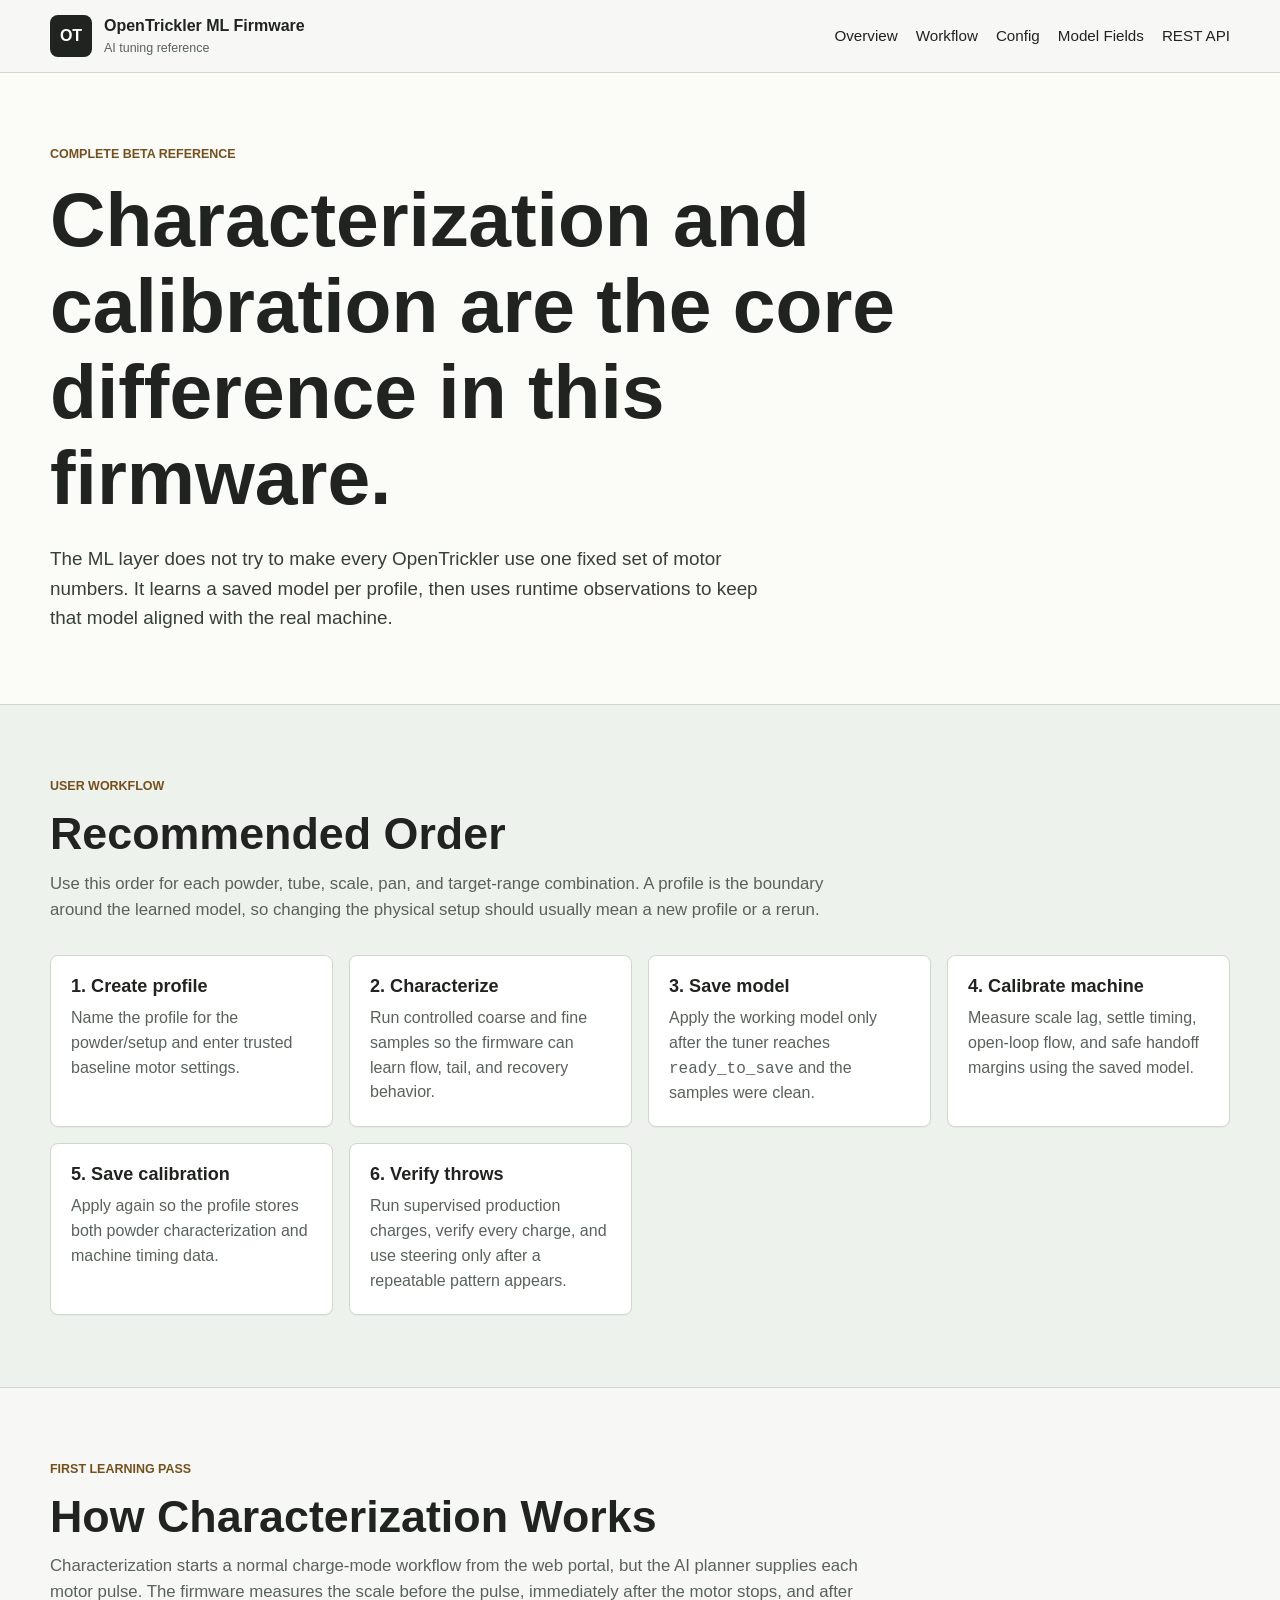
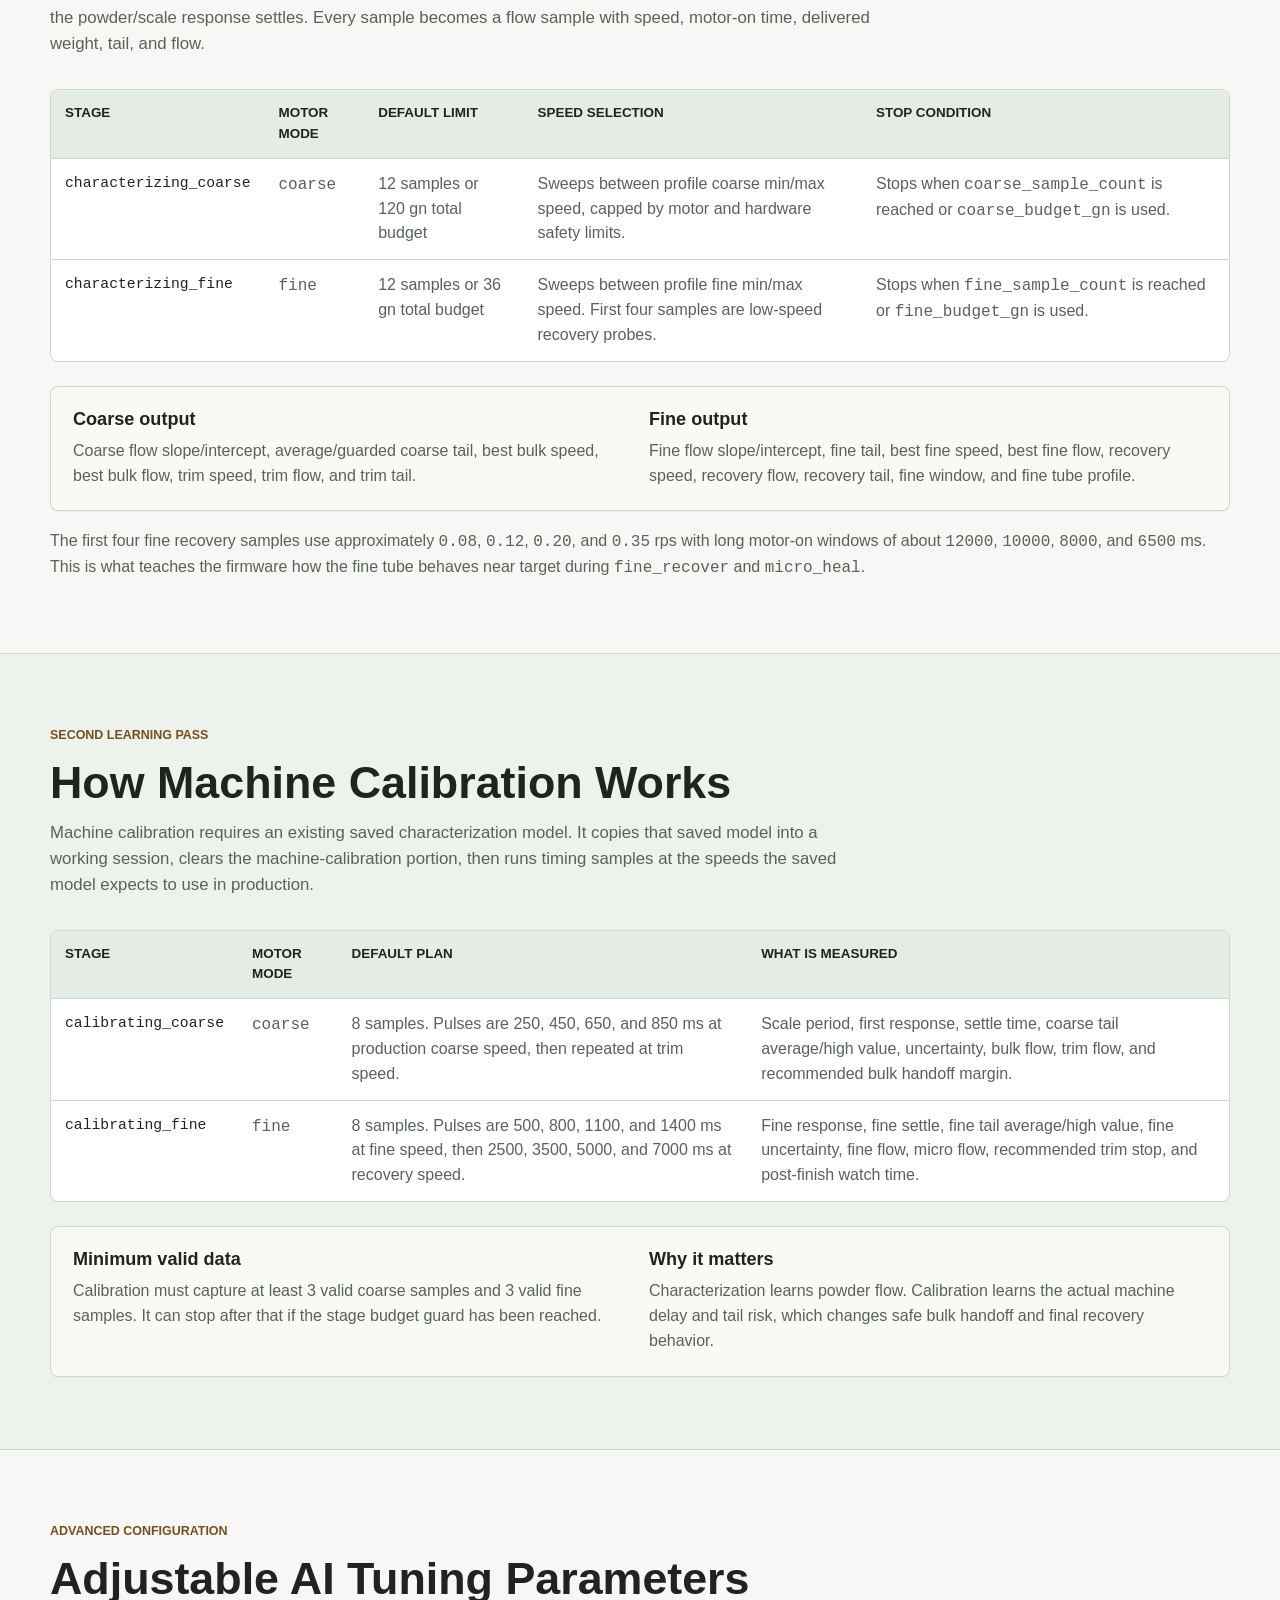
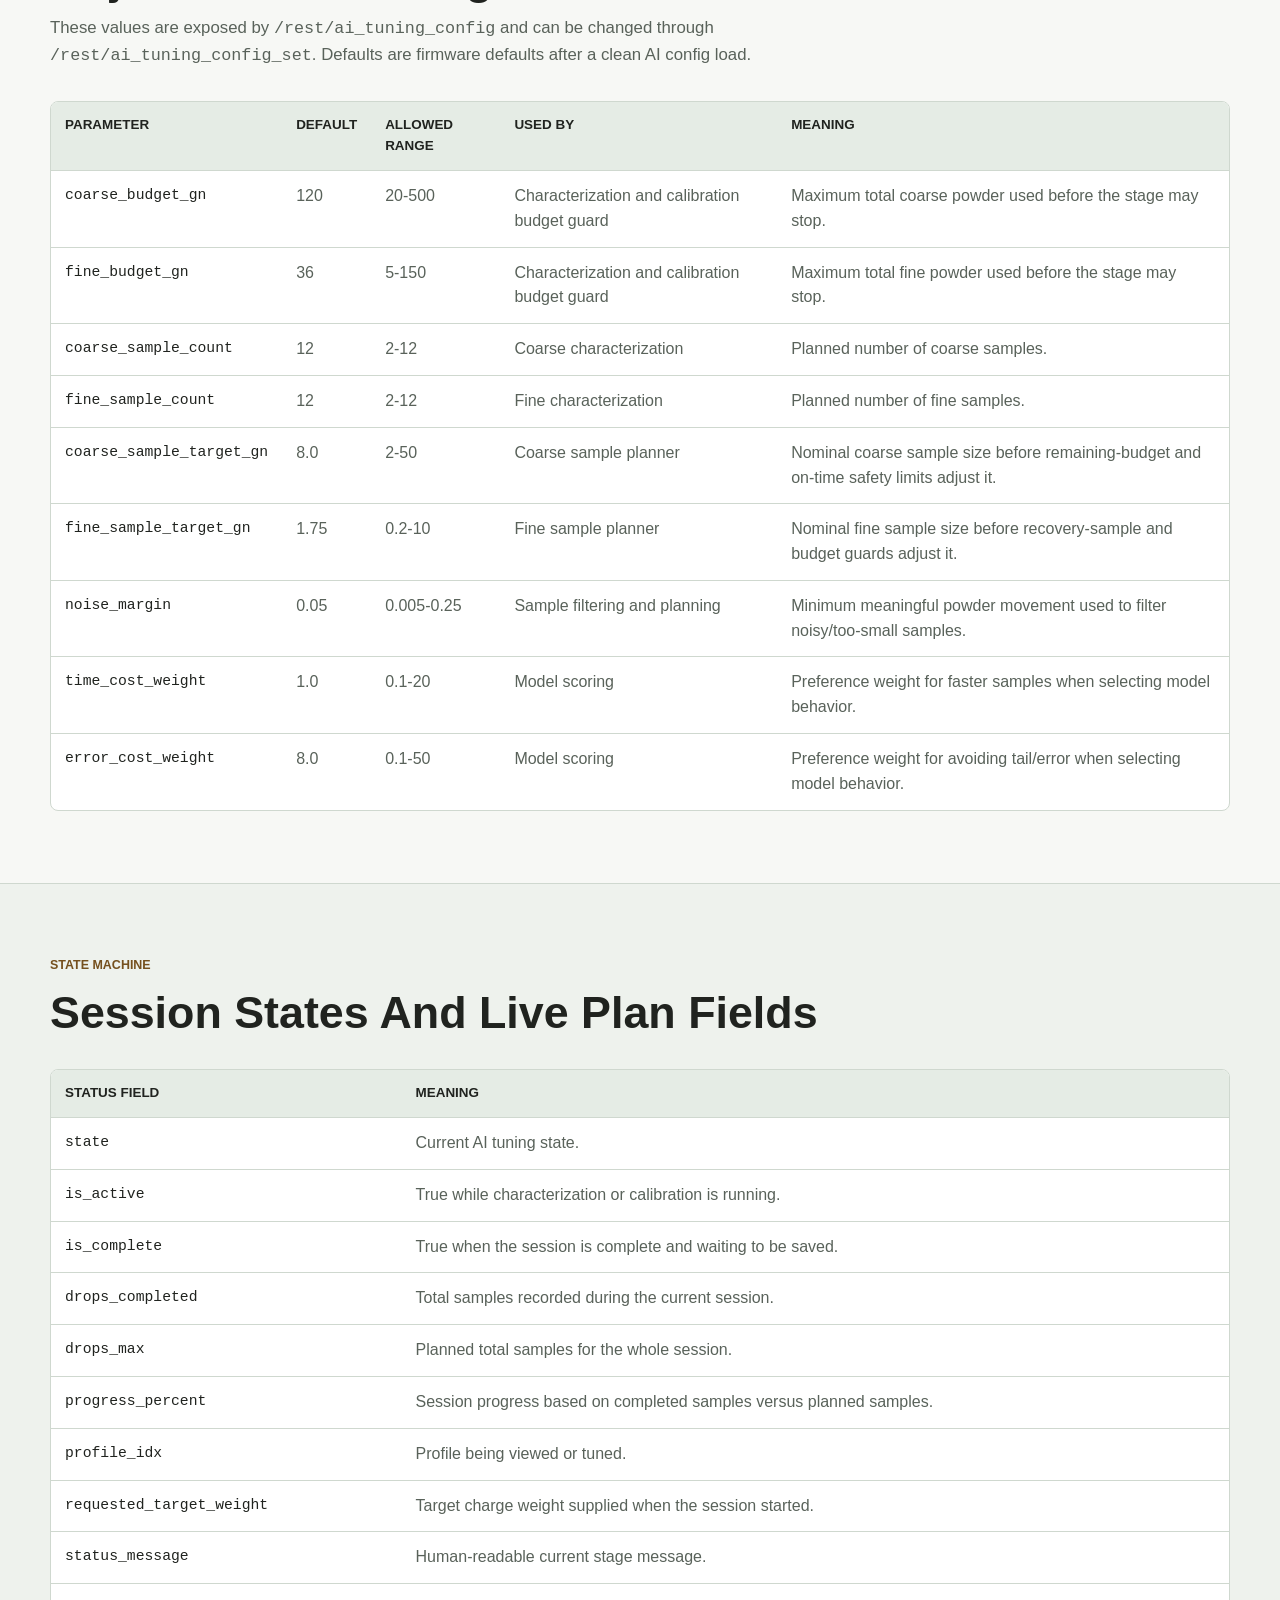
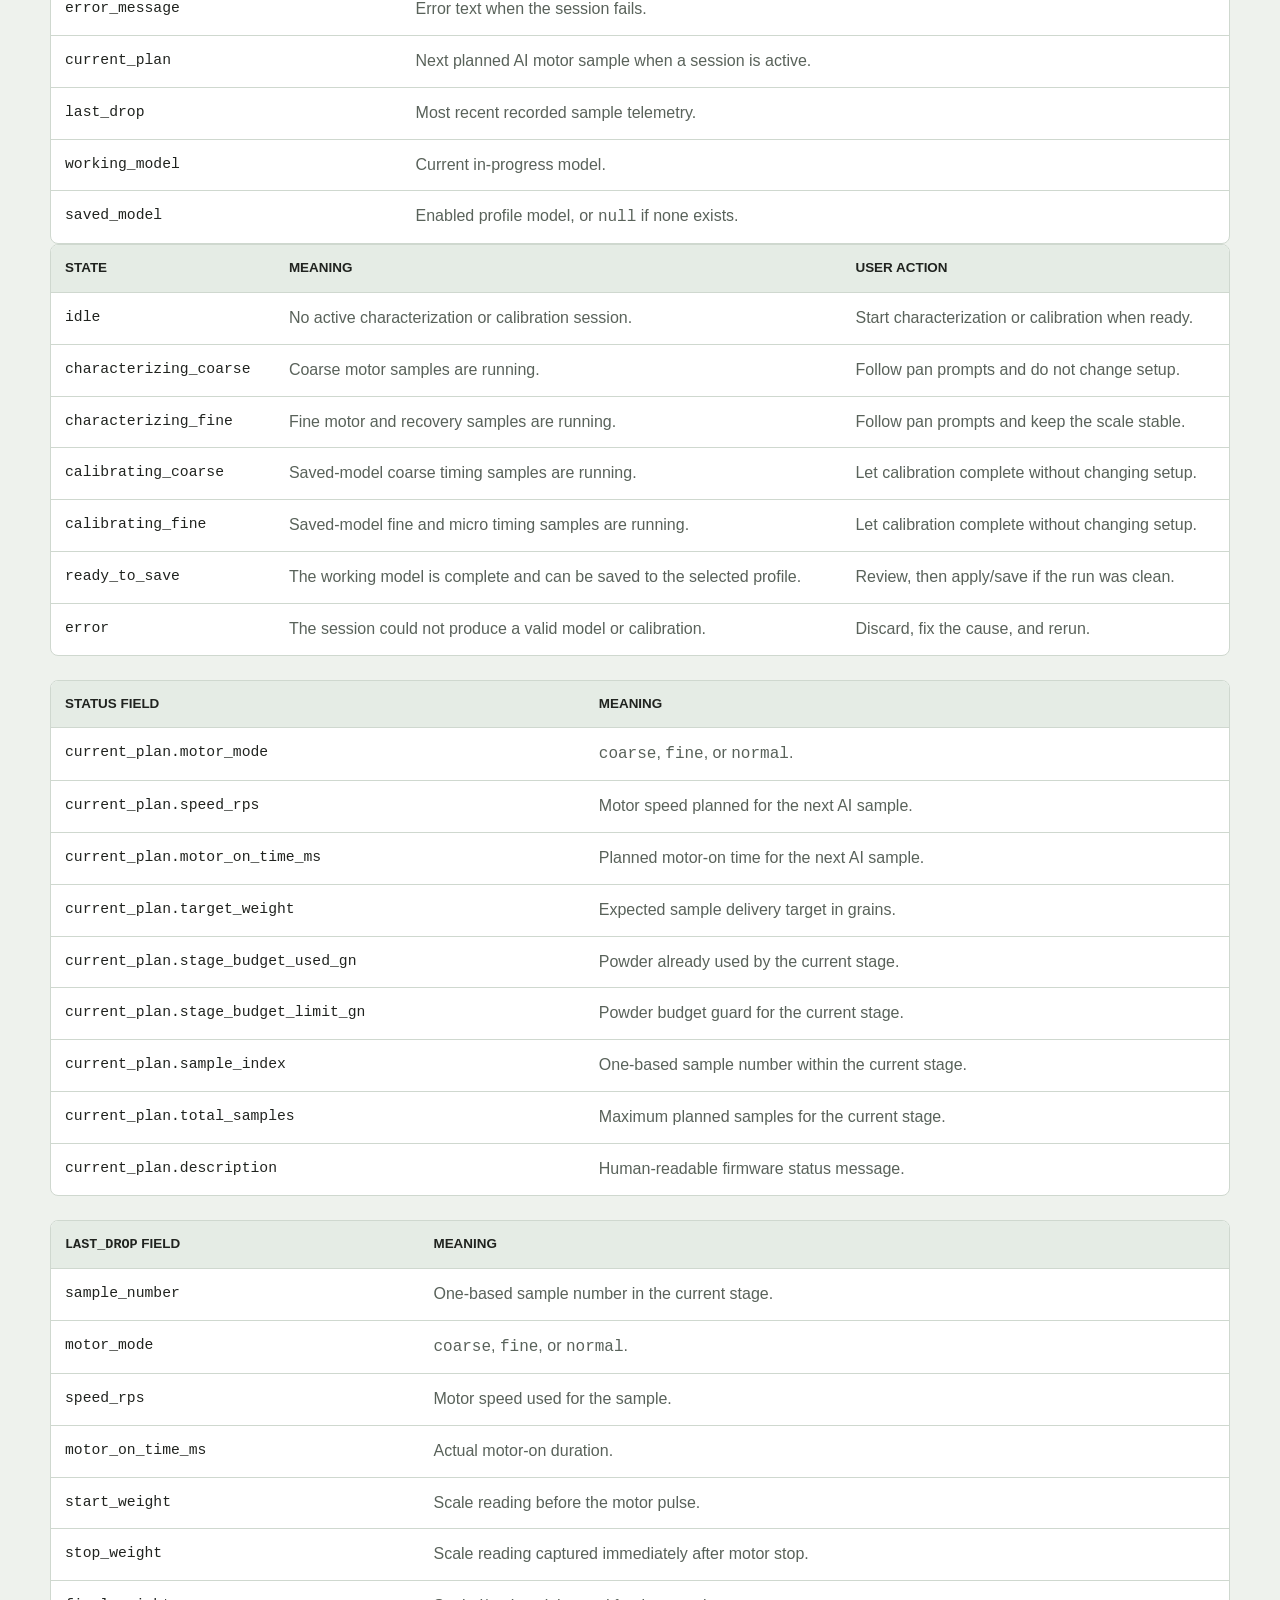
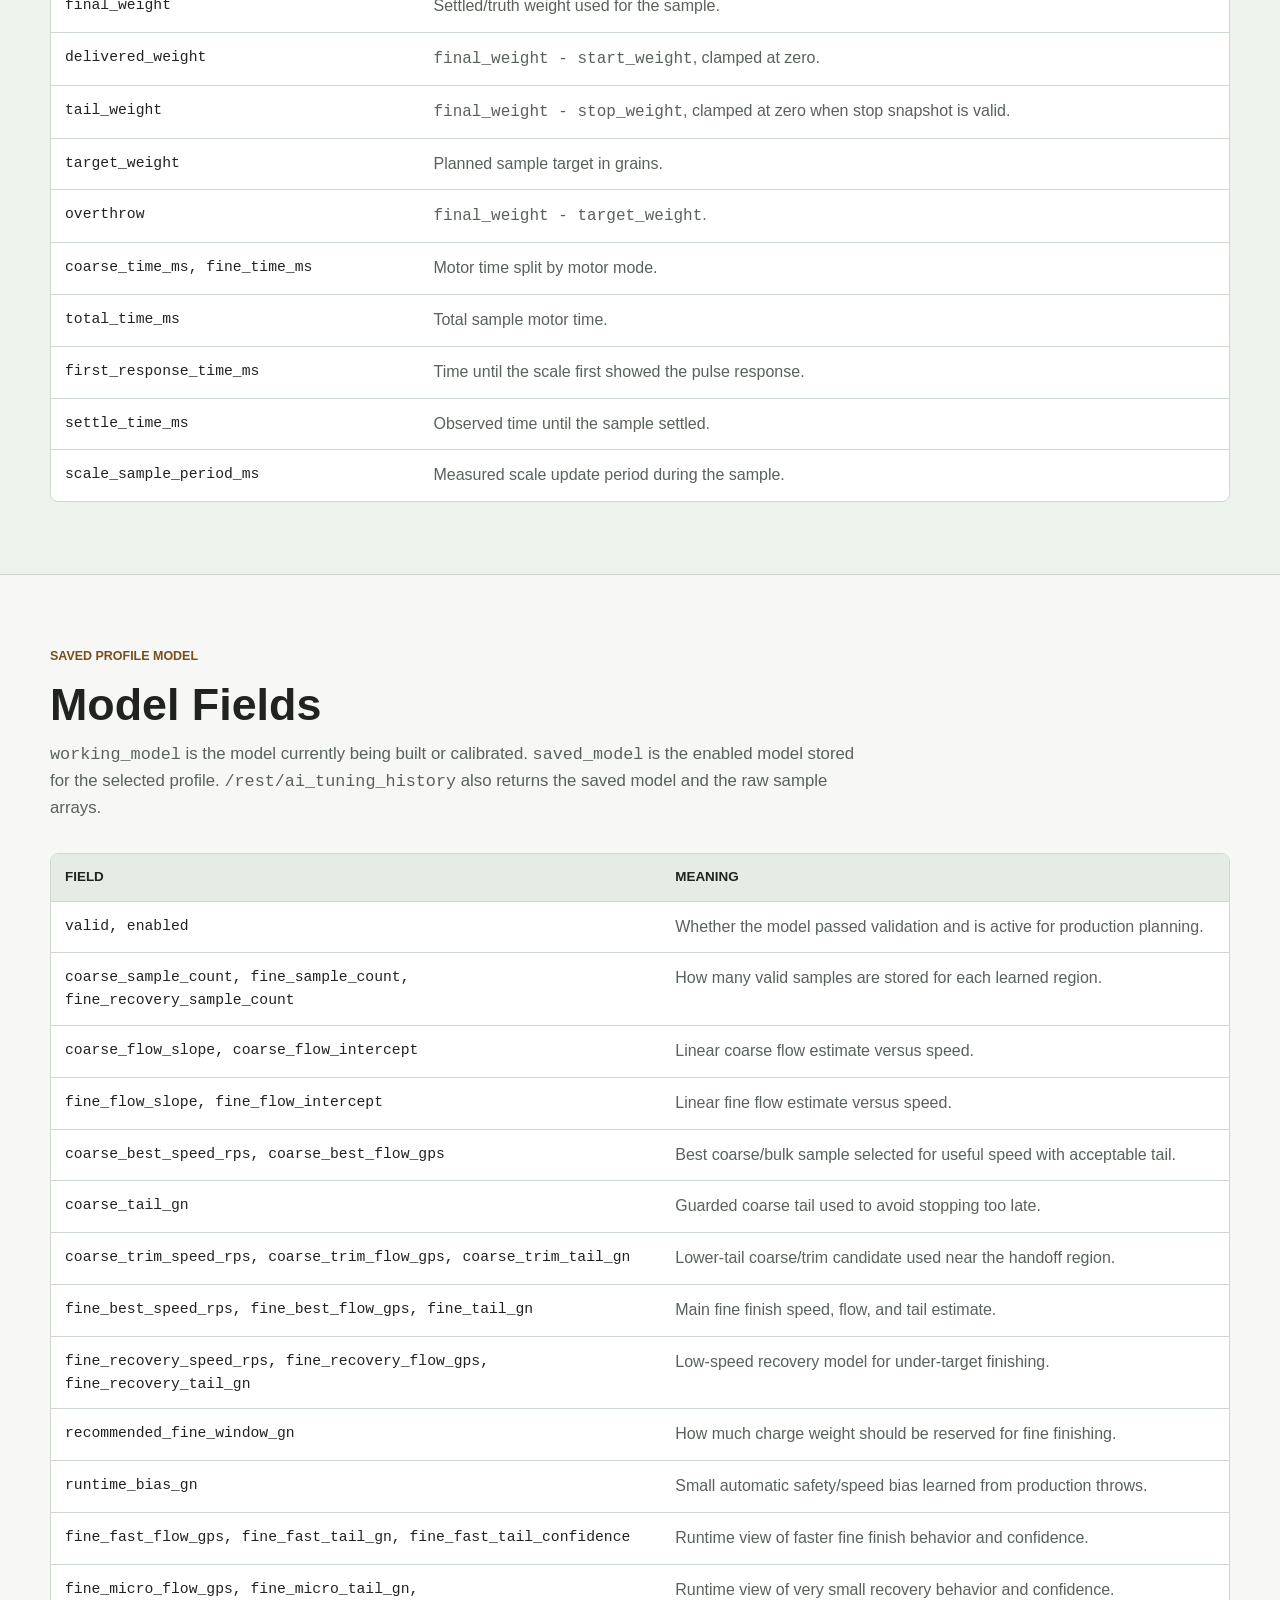
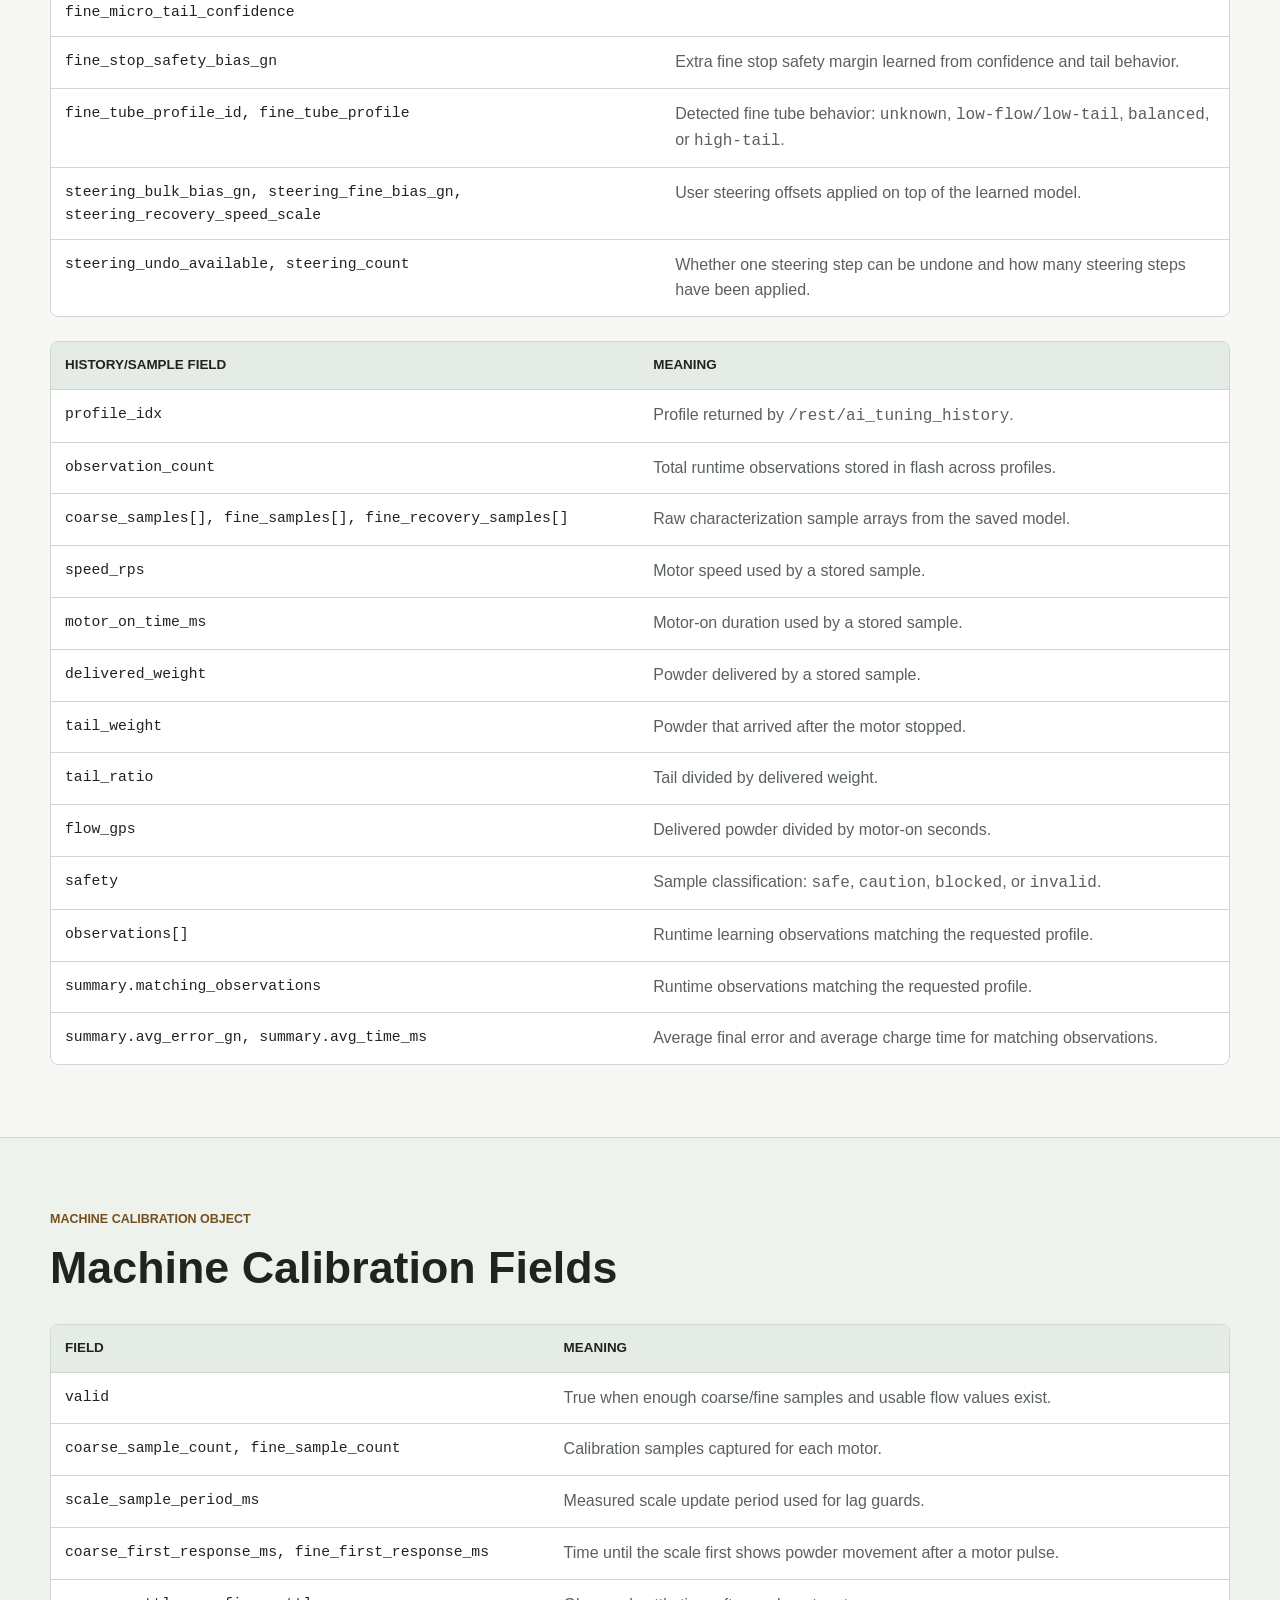
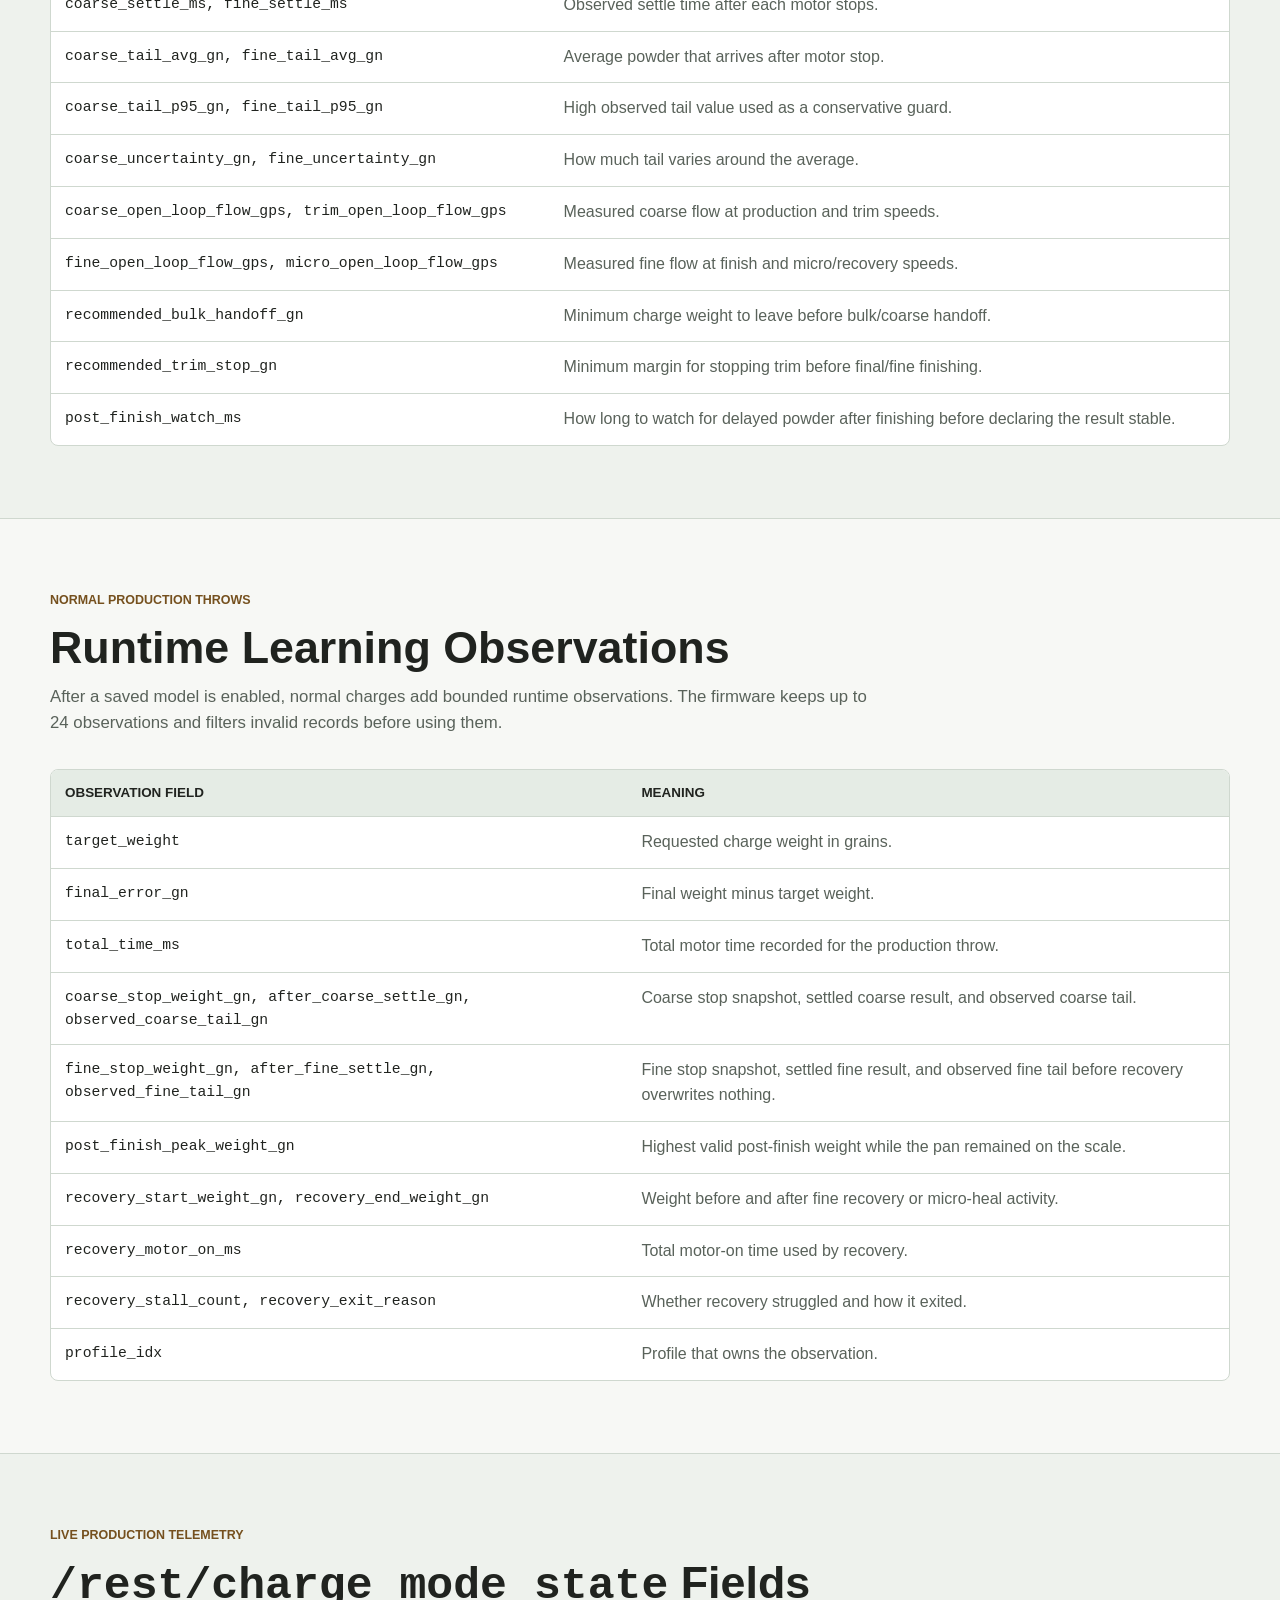
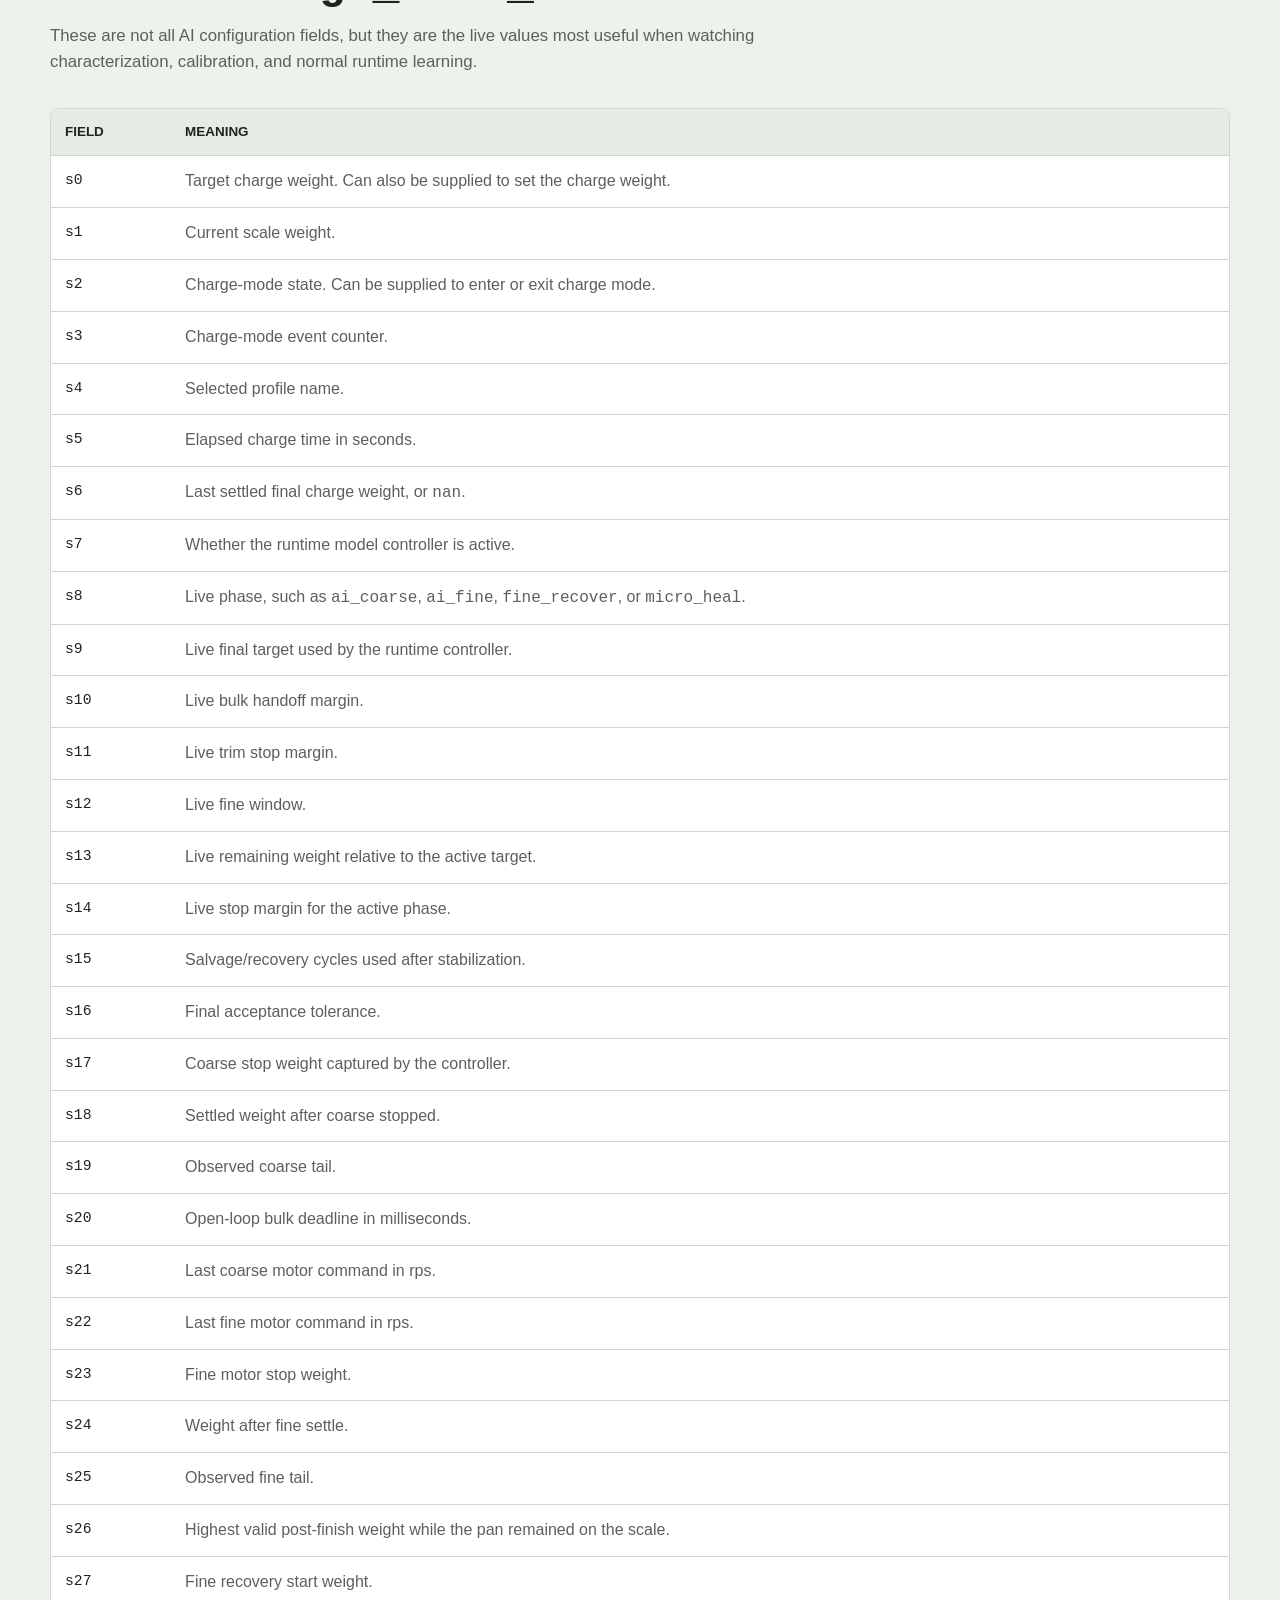
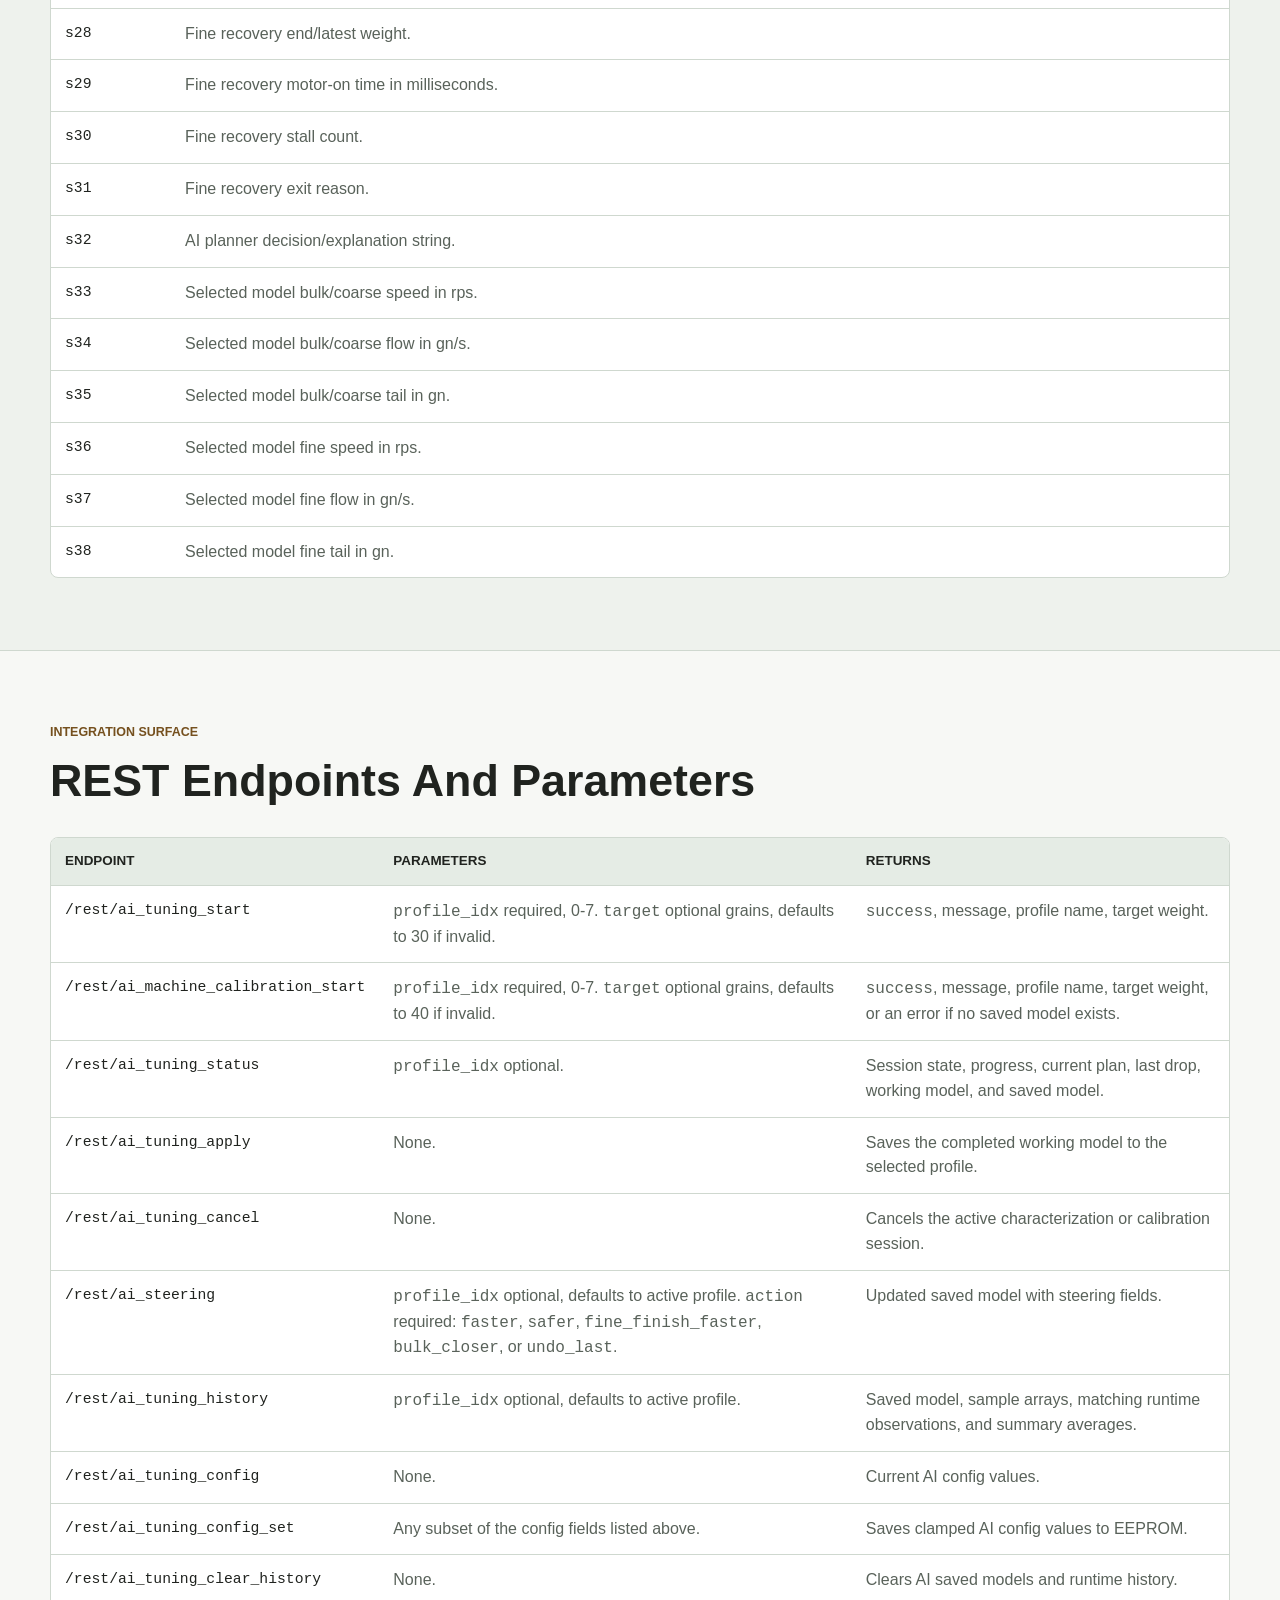
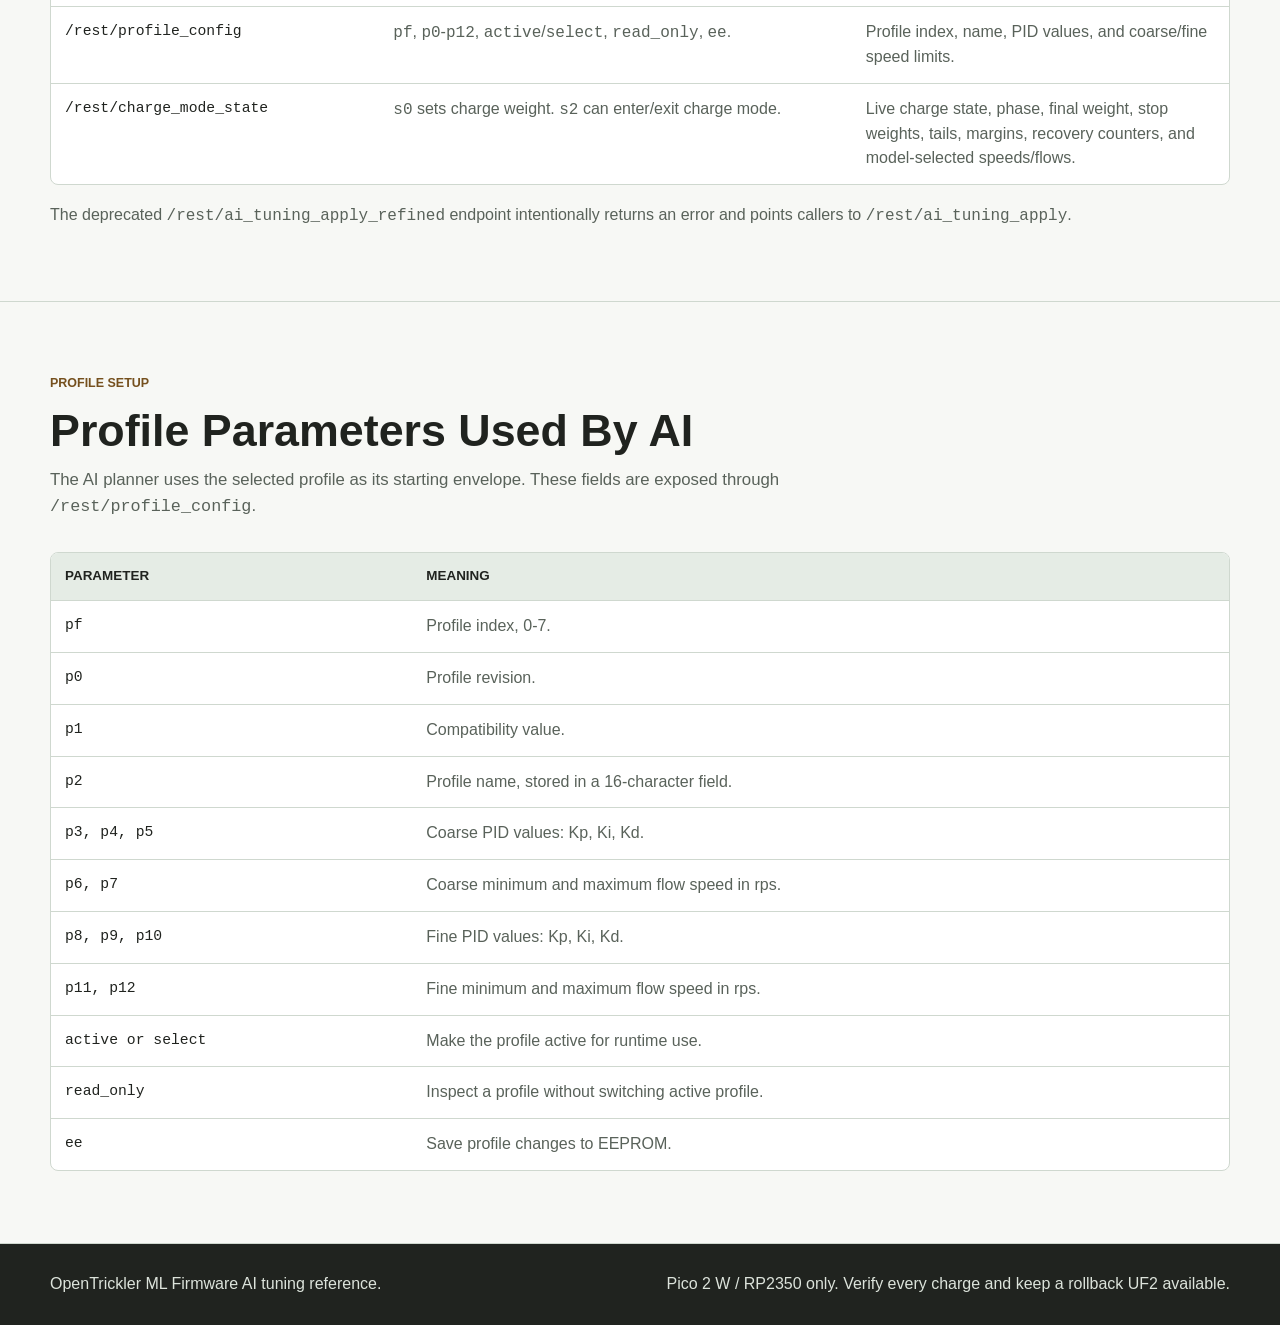
==== docs/ai-tuning-reference.html @ 3c242758 "Add AI tuning reference docs" ====
<!doctype html>
<html lang="en">
<head>
  <meta charset="utf-8">
  <meta name="viewport" content="width=device-width, initial-scale=1">
  <title>OpenTrickler ML AI Tuning Reference</title>
  <meta name="description" content="Detailed characterization, machine calibration, runtime learning, and REST parameter reference for OpenTrickler ML Firmware.">
  <link rel="stylesheet" href="assets/site.css">
</head>
<body>
  <header class="site-header">
    <nav class="nav-wrap" aria-label="Primary navigation">
      <a class="brand" href="index.html" aria-label="OpenTrickler ML Firmware home">
        <span class="brand-mark">OT</span>
        <span>
          <strong>OpenTrickler ML Firmware</strong>
          <small>AI tuning reference</small>
        </span>
      </a>
      <div class="nav-links">
        <a href="index.html">Overview</a>
        <a href="#workflow">Workflow</a>
        <a href="#config">Config</a>
        <a href="#model">Model Fields</a>
        <a href="#api">REST API</a>
      </div>
    </nav>
  </header>

  <main id="top">
    <section class="hero section-band">
      <div class="section-inner">
        <p class="eyebrow">Complete beta reference</p>
        <h1>Characterization and calibration are the core difference in this firmware.</h1>
        <p class="lede">
          The ML layer does not try to make every OpenTrickler use one fixed set of motor numbers. It learns a saved
          model per profile, then uses runtime observations to keep that model aligned with the real machine.
        </p>
      </div>
    </section>

    <section id="workflow" class="section-band alt">
      <div class="section-inner">
        <div class="section-heading">
          <p class="eyebrow">User workflow</p>
          <h2>Recommended Order</h2>
          <p>
            Use this order for each powder, tube, scale, pan, and target-range combination. A profile is the boundary
            around the learned model, so changing the physical setup should usually mean a new profile or a rerun.
          </p>
        </div>
        <div class="workflow-grid">
          <article>
            <h3>1. Create profile</h3>
            <p>Name the profile for the powder/setup and enter trusted baseline motor settings.</p>
          </article>
          <article>
            <h3>2. Characterize</h3>
            <p>Run controlled coarse and fine samples so the firmware can learn flow, tail, and recovery behavior.</p>
          </article>
          <article>
            <h3>3. Save model</h3>
            <p>Apply the working model only after the tuner reaches <code>ready_to_save</code> and the samples were clean.</p>
          </article>
          <article>
            <h3>4. Calibrate machine</h3>
            <p>Measure scale lag, settle timing, open-loop flow, and safe handoff margins using the saved model.</p>
          </article>
          <article>
            <h3>5. Save calibration</h3>
            <p>Apply again so the profile stores both powder characterization and machine timing data.</p>
          </article>
          <article>
            <h3>6. Verify throws</h3>
            <p>Run supervised production charges, verify every charge, and use steering only after a repeatable pattern appears.</p>
          </article>
        </div>
      </div>
    </section>

    <section id="characterization" class="section-band">
      <div class="section-inner">
        <div class="section-heading">
          <p class="eyebrow">First learning pass</p>
          <h2>How Characterization Works</h2>
          <p>
            Characterization starts a normal charge-mode workflow from the web portal, but the AI planner supplies each
            motor pulse. The firmware measures the scale before the pulse, immediately after the motor stops, and after
            the powder/scale response settles. Every sample becomes a flow sample with speed, motor-on time, delivered
            weight, tail, and flow.
          </p>
        </div>
        <div class="table-wrap">
          <table>
            <thead>
              <tr>
                <th>Stage</th>
                <th>Motor mode</th>
                <th>Default limit</th>
                <th>Speed selection</th>
                <th>Stop condition</th>
              </tr>
            </thead>
            <tbody>
              <tr>
                <td><code>characterizing_coarse</code></td>
                <td><code>coarse</code></td>
                <td>12 samples or 120 gn total budget</td>
                <td>Sweeps between profile coarse min/max speed, capped by motor and hardware safety limits.</td>
                <td>Stops when <code>coarse_sample_count</code> is reached or <code>coarse_budget_gn</code> is used.</td>
              </tr>
              <tr>
                <td><code>characterizing_fine</code></td>
                <td><code>fine</code></td>
                <td>12 samples or 36 gn total budget</td>
                <td>Sweeps between profile fine min/max speed. First four samples are low-speed recovery probes.</td>
                <td>Stops when <code>fine_sample_count</code> is reached or <code>fine_budget_gn</code> is used.</td>
              </tr>
            </tbody>
          </table>
        </div>
        <div class="data-panel">
          <div>
            <h3>Coarse output</h3>
            <p>Coarse flow slope/intercept, average/guarded coarse tail, best bulk speed, best bulk flow, trim speed, trim flow, and trim tail.</p>
          </div>
          <div>
            <h3>Fine output</h3>
            <p>Fine flow slope/intercept, fine tail, best fine speed, best fine flow, recovery speed, recovery flow, recovery tail, fine window, and fine tube profile.</p>
          </div>
        </div>
        <p class="small-note">
          The first four fine recovery samples use approximately <code>0.08</code>, <code>0.12</code>, <code>0.20</code>,
          and <code>0.35</code> rps with long motor-on windows of about <code>12000</code>, <code>10000</code>,
          <code>8000</code>, and <code>6500</code> ms. This is what teaches the firmware how the fine tube behaves
          near target during <code>fine_recover</code> and <code>micro_heal</code>.
        </p>
      </div>
    </section>

    <section id="calibration" class="section-band alt">
      <div class="section-inner">
        <div class="section-heading">
          <p class="eyebrow">Second learning pass</p>
          <h2>How Machine Calibration Works</h2>
          <p>
            Machine calibration requires an existing saved characterization model. It copies that saved model into a
            working session, clears the machine-calibration portion, then runs timing samples at the speeds the saved
            model expects to use in production.
          </p>
        </div>
        <div class="table-wrap">
          <table>
            <thead>
              <tr>
                <th>Stage</th>
                <th>Motor mode</th>
                <th>Default plan</th>
                <th>What is measured</th>
              </tr>
            </thead>
            <tbody>
              <tr>
                <td><code>calibrating_coarse</code></td>
                <td><code>coarse</code></td>
                <td>8 samples. Pulses are 250, 450, 650, and 850 ms at production coarse speed, then repeated at trim speed.</td>
                <td>Scale period, first response, settle time, coarse tail average/high value, uncertainty, bulk flow, trim flow, and recommended bulk handoff margin.</td>
              </tr>
              <tr>
                <td><code>calibrating_fine</code></td>
                <td><code>fine</code></td>
                <td>8 samples. Pulses are 500, 800, 1100, and 1400 ms at fine speed, then 2500, 3500, 5000, and 7000 ms at recovery speed.</td>
                <td>Fine response, fine settle, fine tail average/high value, fine uncertainty, fine flow, micro flow, recommended trim stop, and post-finish watch time.</td>
              </tr>
            </tbody>
          </table>
        </div>
        <div class="data-panel">
          <div>
            <h3>Minimum valid data</h3>
            <p>Calibration must capture at least 3 valid coarse samples and 3 valid fine samples. It can stop after that if the stage budget guard has been reached.</p>
          </div>
          <div>
            <h3>Why it matters</h3>
            <p>Characterization learns powder flow. Calibration learns the actual machine delay and tail risk, which changes safe bulk handoff and final recovery behavior.</p>
          </div>
        </div>
      </div>
    </section>

    <section id="config" class="section-band">
      <div class="section-inner">
        <div class="section-heading">
          <p class="eyebrow">Advanced configuration</p>
          <h2>Adjustable AI Tuning Parameters</h2>
          <p>
            These values are exposed by <code>/rest/ai_tuning_config</code> and can be changed through
            <code>/rest/ai_tuning_config_set</code>. Defaults are firmware defaults after a clean AI config load.
          </p>
        </div>
        <div class="table-wrap">
          <table>
            <thead>
              <tr>
                <th>Parameter</th>
                <th>Default</th>
                <th>Allowed range</th>
                <th>Used by</th>
                <th>Meaning</th>
              </tr>
            </thead>
            <tbody>
              <tr><td><code>coarse_budget_gn</code></td><td>120</td><td>20-500</td><td>Characterization and calibration budget guard</td><td>Maximum total coarse powder used before the stage may stop.</td></tr>
              <tr><td><code>fine_budget_gn</code></td><td>36</td><td>5-150</td><td>Characterization and calibration budget guard</td><td>Maximum total fine powder used before the stage may stop.</td></tr>
              <tr><td><code>coarse_sample_count</code></td><td>12</td><td>2-12</td><td>Coarse characterization</td><td>Planned number of coarse samples.</td></tr>
              <tr><td><code>fine_sample_count</code></td><td>12</td><td>2-12</td><td>Fine characterization</td><td>Planned number of fine samples.</td></tr>
              <tr><td><code>coarse_sample_target_gn</code></td><td>8.0</td><td>2-50</td><td>Coarse sample planner</td><td>Nominal coarse sample size before remaining-budget and on-time safety limits adjust it.</td></tr>
              <tr><td><code>fine_sample_target_gn</code></td><td>1.75</td><td>0.2-10</td><td>Fine sample planner</td><td>Nominal fine sample size before recovery-sample and budget guards adjust it.</td></tr>
              <tr><td><code>noise_margin</code></td><td>0.05</td><td>0.005-0.25</td><td>Sample filtering and planning</td><td>Minimum meaningful powder movement used to filter noisy/too-small samples.</td></tr>
              <tr><td><code>time_cost_weight</code></td><td>1.0</td><td>0.1-20</td><td>Model scoring</td><td>Preference weight for faster samples when selecting model behavior.</td></tr>
              <tr><td><code>error_cost_weight</code></td><td>8.0</td><td>0.1-50</td><td>Model scoring</td><td>Preference weight for avoiding tail/error when selecting model behavior.</td></tr>
            </tbody>
          </table>
        </div>
      </div>
    </section>

    <section id="status" class="section-band alt">
      <div class="section-inner">
        <div class="section-heading">
          <p class="eyebrow">State machine</p>
          <h2>Session States And Live Plan Fields</h2>
        </div>
        <div class="table-wrap">
          <table>
            <thead>
              <tr>
                <th>Status field</th>
                <th>Meaning</th>
              </tr>
            </thead>
            <tbody>
              <tr><td><code>state</code></td><td>Current AI tuning state.</td></tr>
              <tr><td><code>is_active</code></td><td>True while characterization or calibration is running.</td></tr>
              <tr><td><code>is_complete</code></td><td>True when the session is complete and waiting to be saved.</td></tr>
              <tr><td><code>drops_completed</code></td><td>Total samples recorded during the current session.</td></tr>
              <tr><td><code>drops_max</code></td><td>Planned total samples for the whole session.</td></tr>
              <tr><td><code>progress_percent</code></td><td>Session progress based on completed samples versus planned samples.</td></tr>
              <tr><td><code>profile_idx</code></td><td>Profile being viewed or tuned.</td></tr>
              <tr><td><code>requested_target_weight</code></td><td>Target charge weight supplied when the session started.</td></tr>
              <tr><td><code>status_message</code></td><td>Human-readable current stage message.</td></tr>
              <tr><td><code>error_message</code></td><td>Error text when the session fails.</td></tr>
              <tr><td><code>current_plan</code></td><td>Next planned AI motor sample when a session is active.</td></tr>
              <tr><td><code>last_drop</code></td><td>Most recent recorded sample telemetry.</td></tr>
              <tr><td><code>working_model</code></td><td>Current in-progress model.</td></tr>
              <tr><td><code>saved_model</code></td><td>Enabled profile model, or <code>null</code> if none exists.</td></tr>
            </tbody>
          </table>
        </div>
        <div class="table-wrap">
          <table>
            <thead>
              <tr>
                <th>State</th>
                <th>Meaning</th>
                <th>User action</th>
              </tr>
            </thead>
            <tbody>
              <tr><td><code>idle</code></td><td>No active characterization or calibration session.</td><td>Start characterization or calibration when ready.</td></tr>
              <tr><td><code>characterizing_coarse</code></td><td>Coarse motor samples are running.</td><td>Follow pan prompts and do not change setup.</td></tr>
              <tr><td><code>characterizing_fine</code></td><td>Fine motor and recovery samples are running.</td><td>Follow pan prompts and keep the scale stable.</td></tr>
              <tr><td><code>calibrating_coarse</code></td><td>Saved-model coarse timing samples are running.</td><td>Let calibration complete without changing setup.</td></tr>
              <tr><td><code>calibrating_fine</code></td><td>Saved-model fine and micro timing samples are running.</td><td>Let calibration complete without changing setup.</td></tr>
              <tr><td><code>ready_to_save</code></td><td>The working model is complete and can be saved to the selected profile.</td><td>Review, then apply/save if the run was clean.</td></tr>
              <tr><td><code>error</code></td><td>The session could not produce a valid model or calibration.</td><td>Discard, fix the cause, and rerun.</td></tr>
            </tbody>
          </table>
        </div>
        <div class="table-wrap offset-block">
          <table>
            <thead>
              <tr>
                <th>Status field</th>
                <th>Meaning</th>
              </tr>
            </thead>
            <tbody>
              <tr><td><code>current_plan.motor_mode</code></td><td><code>coarse</code>, <code>fine</code>, or <code>normal</code>.</td></tr>
              <tr><td><code>current_plan.speed_rps</code></td><td>Motor speed planned for the next AI sample.</td></tr>
              <tr><td><code>current_plan.motor_on_time_ms</code></td><td>Planned motor-on time for the next AI sample.</td></tr>
              <tr><td><code>current_plan.target_weight</code></td><td>Expected sample delivery target in grains.</td></tr>
              <tr><td><code>current_plan.stage_budget_used_gn</code></td><td>Powder already used by the current stage.</td></tr>
              <tr><td><code>current_plan.stage_budget_limit_gn</code></td><td>Powder budget guard for the current stage.</td></tr>
              <tr><td><code>current_plan.sample_index</code></td><td>One-based sample number within the current stage.</td></tr>
              <tr><td><code>current_plan.total_samples</code></td><td>Maximum planned samples for the current stage.</td></tr>
              <tr><td><code>current_plan.description</code></td><td>Human-readable firmware status message.</td></tr>
            </tbody>
          </table>
        </div>
        <div class="table-wrap offset-block">
          <table>
            <thead>
              <tr>
                <th><code>last_drop</code> field</th>
                <th>Meaning</th>
              </tr>
            </thead>
            <tbody>
              <tr><td><code>sample_number</code></td><td>One-based sample number in the current stage.</td></tr>
              <tr><td><code>motor_mode</code></td><td><code>coarse</code>, <code>fine</code>, or <code>normal</code>.</td></tr>
              <tr><td><code>speed_rps</code></td><td>Motor speed used for the sample.</td></tr>
              <tr><td><code>motor_on_time_ms</code></td><td>Actual motor-on duration.</td></tr>
              <tr><td><code>start_weight</code></td><td>Scale reading before the motor pulse.</td></tr>
              <tr><td><code>stop_weight</code></td><td>Scale reading captured immediately after motor stop.</td></tr>
              <tr><td><code>final_weight</code></td><td>Settled/truth weight used for the sample.</td></tr>
              <tr><td><code>delivered_weight</code></td><td><code>final_weight - start_weight</code>, clamped at zero.</td></tr>
              <tr><td><code>tail_weight</code></td><td><code>final_weight - stop_weight</code>, clamped at zero when stop snapshot is valid.</td></tr>
              <tr><td><code>target_weight</code></td><td>Planned sample target in grains.</td></tr>
              <tr><td><code>overthrow</code></td><td><code>final_weight - target_weight</code>.</td></tr>
              <tr><td><code>coarse_time_ms</code>, <code>fine_time_ms</code></td><td>Motor time split by motor mode.</td></tr>
              <tr><td><code>total_time_ms</code></td><td>Total sample motor time.</td></tr>
              <tr><td><code>first_response_time_ms</code></td><td>Time until the scale first showed the pulse response.</td></tr>
              <tr><td><code>settle_time_ms</code></td><td>Observed time until the sample settled.</td></tr>
              <tr><td><code>scale_sample_period_ms</code></td><td>Measured scale update period during the sample.</td></tr>
            </tbody>
          </table>
        </div>
      </div>
    </section>

    <section id="model" class="section-band">
      <div class="section-inner">
        <div class="section-heading">
          <p class="eyebrow">Saved profile model</p>
          <h2>Model Fields</h2>
          <p>
            <code>working_model</code> is the model currently being built or calibrated. <code>saved_model</code> is
            the enabled model stored for the selected profile. <code>/rest/ai_tuning_history</code> also returns
            the saved model and the raw sample arrays.
          </p>
        </div>
        <div class="table-wrap">
          <table>
            <thead>
              <tr>
                <th>Field</th>
                <th>Meaning</th>
              </tr>
            </thead>
            <tbody>
              <tr><td><code>valid</code>, <code>enabled</code></td><td>Whether the model passed validation and is active for production planning.</td></tr>
              <tr><td><code>coarse_sample_count</code>, <code>fine_sample_count</code>, <code>fine_recovery_sample_count</code></td><td>How many valid samples are stored for each learned region.</td></tr>
              <tr><td><code>coarse_flow_slope</code>, <code>coarse_flow_intercept</code></td><td>Linear coarse flow estimate versus speed.</td></tr>
              <tr><td><code>fine_flow_slope</code>, <code>fine_flow_intercept</code></td><td>Linear fine flow estimate versus speed.</td></tr>
              <tr><td><code>coarse_best_speed_rps</code>, <code>coarse_best_flow_gps</code></td><td>Best coarse/bulk sample selected for useful speed with acceptable tail.</td></tr>
              <tr><td><code>coarse_tail_gn</code></td><td>Guarded coarse tail used to avoid stopping too late.</td></tr>
              <tr><td><code>coarse_trim_speed_rps</code>, <code>coarse_trim_flow_gps</code>, <code>coarse_trim_tail_gn</code></td><td>Lower-tail coarse/trim candidate used near the handoff region.</td></tr>
              <tr><td><code>fine_best_speed_rps</code>, <code>fine_best_flow_gps</code>, <code>fine_tail_gn</code></td><td>Main fine finish speed, flow, and tail estimate.</td></tr>
              <tr><td><code>fine_recovery_speed_rps</code>, <code>fine_recovery_flow_gps</code>, <code>fine_recovery_tail_gn</code></td><td>Low-speed recovery model for under-target finishing.</td></tr>
              <tr><td><code>recommended_fine_window_gn</code></td><td>How much charge weight should be reserved for fine finishing.</td></tr>
              <tr><td><code>runtime_bias_gn</code></td><td>Small automatic safety/speed bias learned from production throws.</td></tr>
              <tr><td><code>fine_fast_flow_gps</code>, <code>fine_fast_tail_gn</code>, <code>fine_fast_tail_confidence</code></td><td>Runtime view of faster fine finish behavior and confidence.</td></tr>
              <tr><td><code>fine_micro_flow_gps</code>, <code>fine_micro_tail_gn</code>, <code>fine_micro_tail_confidence</code></td><td>Runtime view of very small recovery behavior and confidence.</td></tr>
              <tr><td><code>fine_stop_safety_bias_gn</code></td><td>Extra fine stop safety margin learned from confidence and tail behavior.</td></tr>
              <tr><td><code>fine_tube_profile_id</code>, <code>fine_tube_profile</code></td><td>Detected fine tube behavior: <code>unknown</code>, <code>low-flow/low-tail</code>, <code>balanced</code>, or <code>high-tail</code>.</td></tr>
              <tr><td><code>steering_bulk_bias_gn</code>, <code>steering_fine_bias_gn</code>, <code>steering_recovery_speed_scale</code></td><td>User steering offsets applied on top of the learned model.</td></tr>
              <tr><td><code>steering_undo_available</code>, <code>steering_count</code></td><td>Whether one steering step can be undone and how many steering steps have been applied.</td></tr>
            </tbody>
          </table>
        </div>
        <div class="table-wrap offset-block">
          <table>
            <thead>
              <tr>
                <th>History/sample field</th>
                <th>Meaning</th>
              </tr>
            </thead>
            <tbody>
              <tr><td><code>profile_idx</code></td><td>Profile returned by <code>/rest/ai_tuning_history</code>.</td></tr>
              <tr><td><code>observation_count</code></td><td>Total runtime observations stored in flash across profiles.</td></tr>
              <tr><td><code>coarse_samples[]</code>, <code>fine_samples[]</code>, <code>fine_recovery_samples[]</code></td><td>Raw characterization sample arrays from the saved model.</td></tr>
              <tr><td><code>speed_rps</code></td><td>Motor speed used by a stored sample.</td></tr>
              <tr><td><code>motor_on_time_ms</code></td><td>Motor-on duration used by a stored sample.</td></tr>
              <tr><td><code>delivered_weight</code></td><td>Powder delivered by a stored sample.</td></tr>
              <tr><td><code>tail_weight</code></td><td>Powder that arrived after the motor stopped.</td></tr>
              <tr><td><code>tail_ratio</code></td><td>Tail divided by delivered weight.</td></tr>
              <tr><td><code>flow_gps</code></td><td>Delivered powder divided by motor-on seconds.</td></tr>
              <tr><td><code>safety</code></td><td>Sample classification: <code>safe</code>, <code>caution</code>, <code>blocked</code>, or <code>invalid</code>.</td></tr>
              <tr><td><code>observations[]</code></td><td>Runtime learning observations matching the requested profile.</td></tr>
              <tr><td><code>summary.matching_observations</code></td><td>Runtime observations matching the requested profile.</td></tr>
              <tr><td><code>summary.avg_error_gn</code>, <code>summary.avg_time_ms</code></td><td>Average final error and average charge time for matching observations.</td></tr>
            </tbody>
          </table>
        </div>
      </div>
    </section>

    <section id="machine-fields" class="section-band alt">
      <div class="section-inner">
        <div class="section-heading">
          <p class="eyebrow">Machine calibration object</p>
          <h2>Machine Calibration Fields</h2>
        </div>
        <div class="table-wrap">
          <table>
            <thead>
              <tr>
                <th>Field</th>
                <th>Meaning</th>
              </tr>
            </thead>
            <tbody>
              <tr><td><code>valid</code></td><td>True when enough coarse/fine samples and usable flow values exist.</td></tr>
              <tr><td><code>coarse_sample_count</code>, <code>fine_sample_count</code></td><td>Calibration samples captured for each motor.</td></tr>
              <tr><td><code>scale_sample_period_ms</code></td><td>Measured scale update period used for lag guards.</td></tr>
              <tr><td><code>coarse_first_response_ms</code>, <code>fine_first_response_ms</code></td><td>Time until the scale first shows powder movement after a motor pulse.</td></tr>
              <tr><td><code>coarse_settle_ms</code>, <code>fine_settle_ms</code></td><td>Observed settle time after each motor stops.</td></tr>
              <tr><td><code>coarse_tail_avg_gn</code>, <code>fine_tail_avg_gn</code></td><td>Average powder that arrives after motor stop.</td></tr>
              <tr><td><code>coarse_tail_p95_gn</code>, <code>fine_tail_p95_gn</code></td><td>High observed tail value used as a conservative guard.</td></tr>
              <tr><td><code>coarse_uncertainty_gn</code>, <code>fine_uncertainty_gn</code></td><td>How much tail varies around the average.</td></tr>
              <tr><td><code>coarse_open_loop_flow_gps</code>, <code>trim_open_loop_flow_gps</code></td><td>Measured coarse flow at production and trim speeds.</td></tr>
              <tr><td><code>fine_open_loop_flow_gps</code>, <code>micro_open_loop_flow_gps</code></td><td>Measured fine flow at finish and micro/recovery speeds.</td></tr>
              <tr><td><code>recommended_bulk_handoff_gn</code></td><td>Minimum charge weight to leave before bulk/coarse handoff.</td></tr>
              <tr><td><code>recommended_trim_stop_gn</code></td><td>Minimum margin for stopping trim before final/fine finishing.</td></tr>
              <tr><td><code>post_finish_watch_ms</code></td><td>How long to watch for delayed powder after finishing before declaring the result stable.</td></tr>
            </tbody>
          </table>
        </div>
      </div>
    </section>

    <section id="runtime" class="section-band">
      <div class="section-inner">
        <div class="section-heading">
          <p class="eyebrow">Normal production throws</p>
          <h2>Runtime Learning Observations</h2>
          <p>
            After a saved model is enabled, normal charges add bounded runtime observations. The firmware keeps up to
            24 observations and filters invalid records before using them.
          </p>
        </div>
        <div class="table-wrap">
          <table>
            <thead>
              <tr>
                <th>Observation field</th>
                <th>Meaning</th>
              </tr>
            </thead>
            <tbody>
              <tr><td><code>target_weight</code></td><td>Requested charge weight in grains.</td></tr>
              <tr><td><code>final_error_gn</code></td><td>Final weight minus target weight.</td></tr>
              <tr><td><code>total_time_ms</code></td><td>Total motor time recorded for the production throw.</td></tr>
              <tr><td><code>coarse_stop_weight_gn</code>, <code>after_coarse_settle_gn</code>, <code>observed_coarse_tail_gn</code></td><td>Coarse stop snapshot, settled coarse result, and observed coarse tail.</td></tr>
              <tr><td><code>fine_stop_weight_gn</code>, <code>after_fine_settle_gn</code>, <code>observed_fine_tail_gn</code></td><td>Fine stop snapshot, settled fine result, and observed fine tail before recovery overwrites nothing.</td></tr>
              <tr><td><code>post_finish_peak_weight_gn</code></td><td>Highest valid post-finish weight while the pan remained on the scale.</td></tr>
              <tr><td><code>recovery_start_weight_gn</code>, <code>recovery_end_weight_gn</code></td><td>Weight before and after fine recovery or micro-heal activity.</td></tr>
              <tr><td><code>recovery_motor_on_ms</code></td><td>Total motor-on time used by recovery.</td></tr>
              <tr><td><code>recovery_stall_count</code>, <code>recovery_exit_reason</code></td><td>Whether recovery struggled and how it exited.</td></tr>
              <tr><td><code>profile_idx</code></td><td>Profile that owns the observation.</td></tr>
            </tbody>
          </table>
        </div>
      </div>
    </section>

    <section id="charge-live" class="section-band alt">
      <div class="section-inner">
        <div class="section-heading">
          <p class="eyebrow">Live production telemetry</p>
          <h2><code>/rest/charge_mode_state</code> Fields</h2>
          <p>
            These are not all AI configuration fields, but they are the live values most useful when watching
            characterization, calibration, and normal runtime learning.
          </p>
        </div>
        <div class="table-wrap">
          <table>
            <thead>
              <tr>
                <th>Field</th>
                <th>Meaning</th>
              </tr>
            </thead>
            <tbody>
              <tr><td><code>s0</code></td><td>Target charge weight. Can also be supplied to set the charge weight.</td></tr>
              <tr><td><code>s1</code></td><td>Current scale weight.</td></tr>
              <tr><td><code>s2</code></td><td>Charge-mode state. Can be supplied to enter or exit charge mode.</td></tr>
              <tr><td><code>s3</code></td><td>Charge-mode event counter.</td></tr>
              <tr><td><code>s4</code></td><td>Selected profile name.</td></tr>
              <tr><td><code>s5</code></td><td>Elapsed charge time in seconds.</td></tr>
              <tr><td><code>s6</code></td><td>Last settled final charge weight, or <code>nan</code>.</td></tr>
              <tr><td><code>s7</code></td><td>Whether the runtime model controller is active.</td></tr>
              <tr><td><code>s8</code></td><td>Live phase, such as <code>ai_coarse</code>, <code>ai_fine</code>, <code>fine_recover</code>, or <code>micro_heal</code>.</td></tr>
              <tr><td><code>s9</code></td><td>Live final target used by the runtime controller.</td></tr>
              <tr><td><code>s10</code></td><td>Live bulk handoff margin.</td></tr>
              <tr><td><code>s11</code></td><td>Live trim stop margin.</td></tr>
              <tr><td><code>s12</code></td><td>Live fine window.</td></tr>
              <tr><td><code>s13</code></td><td>Live remaining weight relative to the active target.</td></tr>
              <tr><td><code>s14</code></td><td>Live stop margin for the active phase.</td></tr>
              <tr><td><code>s15</code></td><td>Salvage/recovery cycles used after stabilization.</td></tr>
              <tr><td><code>s16</code></td><td>Final acceptance tolerance.</td></tr>
              <tr><td><code>s17</code></td><td>Coarse stop weight captured by the controller.</td></tr>
              <tr><td><code>s18</code></td><td>Settled weight after coarse stopped.</td></tr>
              <tr><td><code>s19</code></td><td>Observed coarse tail.</td></tr>
              <tr><td><code>s20</code></td><td>Open-loop bulk deadline in milliseconds.</td></tr>
              <tr><td><code>s21</code></td><td>Last coarse motor command in rps.</td></tr>
              <tr><td><code>s22</code></td><td>Last fine motor command in rps.</td></tr>
              <tr><td><code>s23</code></td><td>Fine motor stop weight.</td></tr>
              <tr><td><code>s24</code></td><td>Weight after fine settle.</td></tr>
              <tr><td><code>s25</code></td><td>Observed fine tail.</td></tr>
              <tr><td><code>s26</code></td><td>Highest valid post-finish weight while the pan remained on the scale.</td></tr>
              <tr><td><code>s27</code></td><td>Fine recovery start weight.</td></tr>
              <tr><td><code>s28</code></td><td>Fine recovery end/latest weight.</td></tr>
              <tr><td><code>s29</code></td><td>Fine recovery motor-on time in milliseconds.</td></tr>
              <tr><td><code>s30</code></td><td>Fine recovery stall count.</td></tr>
              <tr><td><code>s31</code></td><td>Fine recovery exit reason.</td></tr>
              <tr><td><code>s32</code></td><td>AI planner decision/explanation string.</td></tr>
              <tr><td><code>s33</code></td><td>Selected model bulk/coarse speed in rps.</td></tr>
              <tr><td><code>s34</code></td><td>Selected model bulk/coarse flow in gn/s.</td></tr>
              <tr><td><code>s35</code></td><td>Selected model bulk/coarse tail in gn.</td></tr>
              <tr><td><code>s36</code></td><td>Selected model fine speed in rps.</td></tr>
              <tr><td><code>s37</code></td><td>Selected model fine flow in gn/s.</td></tr>
              <tr><td><code>s38</code></td><td>Selected model fine tail in gn.</td></tr>
            </tbody>
          </table>
        </div>
      </div>
    </section>

    <section id="api" class="section-band">
      <div class="section-inner">
        <div class="section-heading">
          <p class="eyebrow">Integration surface</p>
          <h2>REST Endpoints And Parameters</h2>
        </div>
        <div class="table-wrap">
          <table>
            <thead>
              <tr>
                <th>Endpoint</th>
                <th>Parameters</th>
                <th>Returns</th>
              </tr>
            </thead>
            <tbody>
              <tr><td><code>/rest/ai_tuning_start</code></td><td><code>profile_idx</code> required, 0-7. <code>target</code> optional grains, defaults to 30 if invalid.</td><td><code>success</code>, message, profile name, target weight.</td></tr>
              <tr><td><code>/rest/ai_machine_calibration_start</code></td><td><code>profile_idx</code> required, 0-7. <code>target</code> optional grains, defaults to 40 if invalid.</td><td><code>success</code>, message, profile name, target weight, or an error if no saved model exists.</td></tr>
              <tr><td><code>/rest/ai_tuning_status</code></td><td><code>profile_idx</code> optional.</td><td>Session state, progress, current plan, last drop, working model, and saved model.</td></tr>
              <tr><td><code>/rest/ai_tuning_apply</code></td><td>None.</td><td>Saves the completed working model to the selected profile.</td></tr>
              <tr><td><code>/rest/ai_tuning_cancel</code></td><td>None.</td><td>Cancels the active characterization or calibration session.</td></tr>
              <tr><td><code>/rest/ai_steering</code></td><td><code>profile_idx</code> optional, defaults to active profile. <code>action</code> required: <code>faster</code>, <code>safer</code>, <code>fine_finish_faster</code>, <code>bulk_closer</code>, or <code>undo_last</code>.</td><td>Updated saved model with steering fields.</td></tr>
              <tr><td><code>/rest/ai_tuning_history</code></td><td><code>profile_idx</code> optional, defaults to active profile.</td><td>Saved model, sample arrays, matching runtime observations, and summary averages.</td></tr>
              <tr><td><code>/rest/ai_tuning_config</code></td><td>None.</td><td>Current AI config values.</td></tr>
              <tr><td><code>/rest/ai_tuning_config_set</code></td><td>Any subset of the config fields listed above.</td><td>Saves clamped AI config values to EEPROM.</td></tr>
              <tr><td><code>/rest/ai_tuning_clear_history</code></td><td>None.</td><td>Clears AI saved models and runtime history.</td></tr>
              <tr><td><code>/rest/profile_config</code></td><td><code>pf</code>, <code>p0</code>-<code>p12</code>, <code>active</code>/<code>select</code>, <code>read_only</code>, <code>ee</code>.</td><td>Profile index, name, PID values, and coarse/fine speed limits.</td></tr>
              <tr><td><code>/rest/charge_mode_state</code></td><td><code>s0</code> sets charge weight. <code>s2</code> can enter/exit charge mode.</td><td>Live charge state, phase, final weight, stop weights, tails, margins, recovery counters, and model-selected speeds/flows.</td></tr>
            </tbody>
          </table>
        </div>
        <p class="small-note">
          The deprecated <code>/rest/ai_tuning_apply_refined</code> endpoint intentionally returns an error and points
          callers to <code>/rest/ai_tuning_apply</code>.
        </p>
      </div>
    </section>

    <section id="profile-fields" class="section-band">
      <div class="section-inner">
        <div class="section-heading">
          <p class="eyebrow">Profile setup</p>
          <h2>Profile Parameters Used By AI</h2>
          <p>
            The AI planner uses the selected profile as its starting envelope. These fields are exposed through
            <code>/rest/profile_config</code>.
          </p>
        </div>
        <div class="table-wrap">
          <table>
            <thead>
              <tr>
                <th>Parameter</th>
                <th>Meaning</th>
              </tr>
            </thead>
            <tbody>
              <tr><td><code>pf</code></td><td>Profile index, 0-7.</td></tr>
              <tr><td><code>p0</code></td><td>Profile revision.</td></tr>
              <tr><td><code>p1</code></td><td>Compatibility value.</td></tr>
              <tr><td><code>p2</code></td><td>Profile name, stored in a 16-character field.</td></tr>
              <tr><td><code>p3</code>, <code>p4</code>, <code>p5</code></td><td>Coarse PID values: Kp, Ki, Kd.</td></tr>
              <tr><td><code>p6</code>, <code>p7</code></td><td>Coarse minimum and maximum flow speed in rps.</td></tr>
              <tr><td><code>p8</code>, <code>p9</code>, <code>p10</code></td><td>Fine PID values: Kp, Ki, Kd.</td></tr>
              <tr><td><code>p11</code>, <code>p12</code></td><td>Fine minimum and maximum flow speed in rps.</td></tr>
              <tr><td><code>active</code> or <code>select</code></td><td>Make the profile active for runtime use.</td></tr>
              <tr><td><code>read_only</code></td><td>Inspect a profile without switching active profile.</td></tr>
              <tr><td><code>ee</code></td><td>Save profile changes to EEPROM.</td></tr>
            </tbody>
          </table>
        </div>
      </div>
    </section>
  </main>

  <footer class="site-footer">
    <div class="section-inner footer-grid">
      <p>OpenTrickler ML Firmware AI tuning reference.</p>
      <p>Pico 2 W / RP2350 only. Verify every charge and keep a rollback UF2 available.</p>
    </div>
  </footer>
</body>
</html>
---- docs/assets/site.css ----
:root {
  --bg: #f7f8f5;
  --panel: #ffffff;
  --panel-soft: #edf3ee;
  --ink: #20231f;
  --muted: #59625a;
  --line: #cfd8cf;
  --line-strong: #aebbad;
  --amber: #b47a28;
  --amber-dark: #75501e;
  --blue: #35627d;
  --green: #3f7856;
  --red: #9c3f32;
  --shadow: 0 10px 26px rgba(42, 48, 42, 0.11);
  --radius: 8px;
}

* {
  box-sizing: border-box;
}

html {
  scroll-behavior: smooth;
}

body {
  margin: 0;
  background: var(--bg);
  color: var(--ink);
  font-family: "Segoe UI", Roboto, Arial, sans-serif;
  line-height: 1.55;
}

a {
  color: var(--blue);
  text-decoration: none;
}

a:hover {
  text-decoration: underline;
}

img {
  display: block;
  max-width: 100%;
}

.site-header {
  position: sticky;
  top: 0;
  z-index: 20;
  background: rgba(247, 248, 245, 0.94);
  border-bottom: 1px solid var(--line);
  backdrop-filter: blur(12px);
}

.nav-wrap {
  width: min(1180px, calc(100% - 32px));
  margin: 0 auto;
  min-height: 72px;
  display: flex;
  align-items: center;
  justify-content: space-between;
  gap: 24px;
}

.brand {
  color: var(--ink);
  display: inline-flex;
  align-items: center;
  gap: 12px;
}

.brand:hover {
  text-decoration: none;
}

.brand-mark {
  width: 42px;
  height: 42px;
  display: grid;
  place-items: center;
  border-radius: 8px;
  background: var(--ink);
  color: #ffffff;
  font-weight: 800;
}

.brand small {
  display: block;
  color: var(--muted);
  font-size: 0.78rem;
}

.nav-links {
  display: flex;
  flex-wrap: wrap;
  justify-content: flex-end;
  gap: 8px 18px;
  font-size: 0.95rem;
}

.nav-links a {
  color: var(--ink);
}

.section-band {
  border-bottom: 1px solid var(--line);
  background: var(--bg);
}

.section-band.alt {
  background: #eef2ed;
}

.section-inner {
  width: min(1180px, calc(100% - 32px));
  margin: 0 auto;
  padding: 72px 0;
}

.hero {
  background: #fbfcf8;
}

.hero-grid {
  min-height: 620px;
  display: grid;
  grid-template-columns: minmax(0, 1.12fr) minmax(280px, 0.88fr);
  gap: 48px;
  align-items: center;
  padding-top: 40px;
  padding-bottom: 40px;
}

.eyebrow {
  margin: 0 0 12px;
  color: var(--amber-dark);
  font-weight: 800;
  letter-spacing: 0;
  text-transform: uppercase;
  font-size: 0.78rem;
}

h1,
h2,
h3 {
  margin: 0;
  line-height: 1.12;
}

h1 {
  max-width: 850px;
  font-size: 4.8rem;
  font-weight: 850;
}

h2 {
  font-size: 2.8rem;
}

h3 {
  font-size: 1.13rem;
}

p {
  margin: 0;
}

.lede {
  max-width: 720px;
  margin-top: 24px;
  color: #374038;
  font-size: 1.18rem;
}

.hero-actions {
  display: flex;
  flex-wrap: wrap;
  gap: 12px;
  margin-top: 30px;
}

.button {
  display: inline-flex;
  align-items: center;
  justify-content: center;
  min-height: 44px;
  padding: 0 18px;
  border-radius: 8px;
  border: 1px solid var(--ink);
  font-weight: 750;
}

.button:hover {
  text-decoration: none;
}

.button.primary {
  background: var(--ink);
  color: #ffffff;
}

.button.secondary {
  background: #ffffff;
  color: var(--ink);
}

.hero-stats {
  display: grid;
  grid-template-columns: repeat(3, minmax(0, 1fr));
  gap: 12px;
  margin: 34px 0 0;
}

.hero-stats div,
.feature-card,
.step-card,
.workflow-grid article,
.release-grid article,
.command-panel,
.data-panel,
.repo-grid div {
  min-width: 0;
  border: 1px solid var(--line);
  border-radius: var(--radius);
  background: var(--panel);
  box-shadow: 0 1px 0 rgba(32, 35, 31, 0.04);
}

.hero-stats div {
  padding: 14px;
}

.hero-stats dt {
  color: var(--muted);
  font-size: 0.78rem;
  font-weight: 700;
  text-transform: uppercase;
}

.hero-stats dd {
  margin: 4px 0 0;
  font-weight: 800;
}

.device-panel {
  margin: 0;
  padding: 26px;
  border-radius: 8px;
  background: #20231f;
  color: #eef2ed;
  box-shadow: var(--shadow);
}

.device-panel img {
  width: 100%;
  image-rendering: auto;
  border-radius: 8px;
  background: #10120f;
  border: 1px solid rgba(255, 255, 255, 0.18);
}

figcaption {
  color: var(--muted);
  font-size: 0.9rem;
}

.device-panel figcaption {
  color: #d6ddd4;
  margin-top: 18px;
}

.notice-band {
  background: #20231f;
  color: #ffffff;
}

.notice-grid {
  display: grid;
  grid-template-columns: repeat(3, minmax(0, 1fr));
  gap: 28px;
  padding: 34px 0;
}

.notice-grid h2 {
  color: #ffffff;
  font-size: 1.2rem;
  margin-bottom: 8px;
}

.notice-grid p {
  color: #dce3db;
}

.section-heading {
  max-width: 820px;
  margin-bottom: 32px;
}

.section-heading p:not(.eyebrow) {
  margin-top: 12px;
  color: var(--muted);
  font-size: 1.05rem;
}

.feature-grid,
.workflow-grid,
.release-grid,
.repo-grid {
  display: grid;
  grid-template-columns: repeat(4, minmax(0, 1fr));
  gap: 16px;
}

.feature-card,
.workflow-grid article,
.release-grid article {
  padding: 20px;
}

.feature-card h3,
.workflow-grid h3,
.release-grid h3,
.command-panel h3 {
  margin-bottom: 10px;
}

.feature-card p,
.workflow-grid p,
.release-grid li,
.check-list li,
.ordered-list li {
  color: var(--muted);
}

.two-column {
  display: grid;
  grid-template-columns: minmax(0, 0.9fr) minmax(320px, 1.1fr);
  gap: 42px;
  align-items: center;
}

.two-column > *,
.command-grid > * {
  min-width: 0;
}

.two-column p {
  color: var(--muted);
  margin-top: 16px;
}

.check-list,
.ordered-list {
  padding-left: 20px;
  margin: 22px 0 0;
}

.check-list li,
.ordered-list li {
  margin: 9px 0;
}

.wide-figure {
  margin: 0;
}

.wide-figure img {
  border: 1px solid var(--line-strong);
  border-radius: 8px;
  background: var(--panel);
  box-shadow: var(--shadow);
}

.wide-figure figcaption {
  margin-top: 10px;
}

.step-grid {
  display: grid;
  grid-template-columns: repeat(4, minmax(0, 1fr));
  gap: 16px;
}

.step-card {
  padding: 20px;
  min-height: 180px;
}

.step-number {
  width: 32px;
  height: 32px;
  display: grid;
  place-items: center;
  margin-bottom: 18px;
  border-radius: 8px;
  background: var(--green);
  color: #ffffff;
  font-weight: 800;
}

.step-card p {
  color: var(--muted);
  margin-top: 10px;
}

.image-strip {
  display: grid;
  grid-template-columns: repeat(4, minmax(0, 1fr));
  gap: 14px;
  margin-top: 28px;
}

.image-strip.compact {
  grid-template-columns: repeat(3, minmax(0, 1fr));
}

.image-strip figure {
  margin: 0;
  padding: 10px;
  border-radius: 8px;
  background: var(--panel);
  border: 1px solid var(--line);
}

.image-strip img {
  width: 100%;
  aspect-ratio: 4 / 3;
  object-fit: contain;
  border-radius: 6px;
  background: #f1f3ef;
}

.image-strip figcaption {
  margin-top: 8px;
  color: var(--ink);
  font-weight: 700;
}

.timeline {
  border: 1px solid var(--line);
  border-radius: 8px;
  background: var(--panel);
}

.timeline-row {
  display: grid;
  grid-template-columns: 180px 1fr;
  gap: 18px;
  padding: 18px 20px;
  border-bottom: 1px solid var(--line);
}

.timeline-row:last-child {
  border-bottom: 0;
}

.timeline-row span {
  color: var(--muted);
}

.data-panel {
  display: grid;
  grid-template-columns: repeat(2, minmax(0, 1fr));
  gap: 18px;
  margin-top: 24px;
  padding: 22px;
  background: #f9faf6;
}

.data-panel p {
  color: var(--muted);
  margin-top: 10px;
}

.table-wrap {
  overflow-x: auto;
  border: 1px solid var(--line);
  border-radius: 8px;
  background: var(--panel);
}

table {
  width: 100%;
  border-collapse: collapse;
  min-width: 880px;
}

th,
td {
  padding: 13px 14px;
  text-align: left;
  border-bottom: 1px solid var(--line);
  vertical-align: top;
}

th {
  background: #e5ece5;
  font-size: 0.84rem;
  text-transform: uppercase;
  letter-spacing: 0;
}

td {
  color: var(--muted);
}

td:first-child {
  color: var(--ink);
  font-family: Consolas, "Courier New", monospace;
  font-size: 0.92rem;
}

tr:last-child td {
  border-bottom: 0;
}

.code-block,
.command-grid pre,
.command-panel pre {
  max-width: 100%;
  overflow-x: auto;
  margin: 18px 0 0;
  padding: 16px;
  border-radius: 8px;
  background: #1f2524;
  color: #e8efe8;
  font-family: Consolas, "Courier New", monospace;
  font-size: 0.92rem;
}

.command-grid {
  display: grid;
  grid-template-columns: repeat(2, minmax(0, 1fr));
  gap: 18px;
}

.command-grid > div {
  border: 1px solid var(--line);
  border-radius: 8px;
  padding: 20px;
  background: var(--panel);
}

.small-note {
  margin-top: 18px;
  color: var(--muted);
}

.offset-block {
  margin-top: 24px;
}

.release-grid {
  grid-template-columns: repeat(3, minmax(0, 1fr));
}

.release-grid ul {
  margin: 0;
  padding-left: 20px;
}

.repo-grid {
  grid-template-columns: repeat(2, minmax(0, 1fr));
}

.repo-grid div {
  display: grid;
  grid-template-columns: 210px 1fr;
  gap: 14px;
  padding: 16px;
  align-items: start;
}

code {
  font-family: Consolas, "Courier New", monospace;
}

.repo-grid code {
  color: var(--amber-dark);
  font-weight: 800;
  overflow-wrap: anywhere;
}

.repo-grid span {
  color: var(--muted);
}

.site-footer {
  background: var(--ink);
  color: #e8efe8;
}

.footer-grid {
  display: flex;
  justify-content: space-between;
  gap: 24px;
  padding: 28px 0;
  color: #dce3db;
}

@media (max-width: 1020px) {
  .hero-grid,
  .two-column,
  .notice-grid,
  .data-panel {
    grid-template-columns: 1fr;
  }

  .feature-grid,
  .step-grid,
  .workflow-grid {
    grid-template-columns: repeat(2, minmax(0, 1fr));
  }

  .release-grid,
  .command-grid,
  .repo-grid {
    grid-template-columns: 1fr;
  }

  .nav-wrap {
    align-items: flex-start;
    flex-direction: column;
    padding: 14px 0;
  }

  .nav-links {
    justify-content: flex-start;
  }

  .hero-grid {
    min-height: 0;
  }

  h1 {
    font-size: 3.5rem;
  }

  h2 {
    font-size: 2.35rem;
  }
}

@media (max-width: 720px) {
  .site-header {
    position: static;
  }

  .nav-wrap {
    gap: 10px;
    min-height: 0;
  }

  .brand-mark {
    width: 36px;
    height: 36px;
  }

  .nav-links {
    gap: 6px 12px;
    font-size: 0.85rem;
  }

  .section-inner {
    width: min(100% - 22px, 1180px);
    padding: 48px 0;
  }

  .hero-grid {
    gap: 20px;
    padding-top: 16px;
    padding-bottom: 16px;
  }

  .lede {
    margin-top: 16px;
    font-size: 1rem;
  }

  .hero-actions {
    margin-top: 14px;
  }

  .button {
    min-height: 40px;
    padding: 0 14px;
  }

  .feature-grid,
  .step-grid,
  .workflow-grid,
  .release-grid,
  .image-strip,
  .image-strip.compact {
    grid-template-columns: 1fr;
  }

  .hero-stats {
    grid-template-columns: repeat(3, minmax(0, 1fr));
    gap: 8px;
    margin-top: 14px;
  }

  .hero-stats div {
    padding: 8px;
  }

  .hero-stats dt {
    font-size: 0.66rem;
  }

  .hero-stats dd {
    font-size: 0.78rem;
  }

  .timeline-row,
  .repo-grid div {
    grid-template-columns: 1fr;
  }

  .device-panel {
    padding: 10px;
  }

  .device-panel img {
    max-height: 118px;
    object-fit: contain;
  }

  .device-panel figcaption {
    display: none;
  }

  h1 {
    font-size: 1.95rem;
  }

  h2 {
    font-size: 2rem;
  }

  .footer-grid {
    flex-direction: column;
  }
}
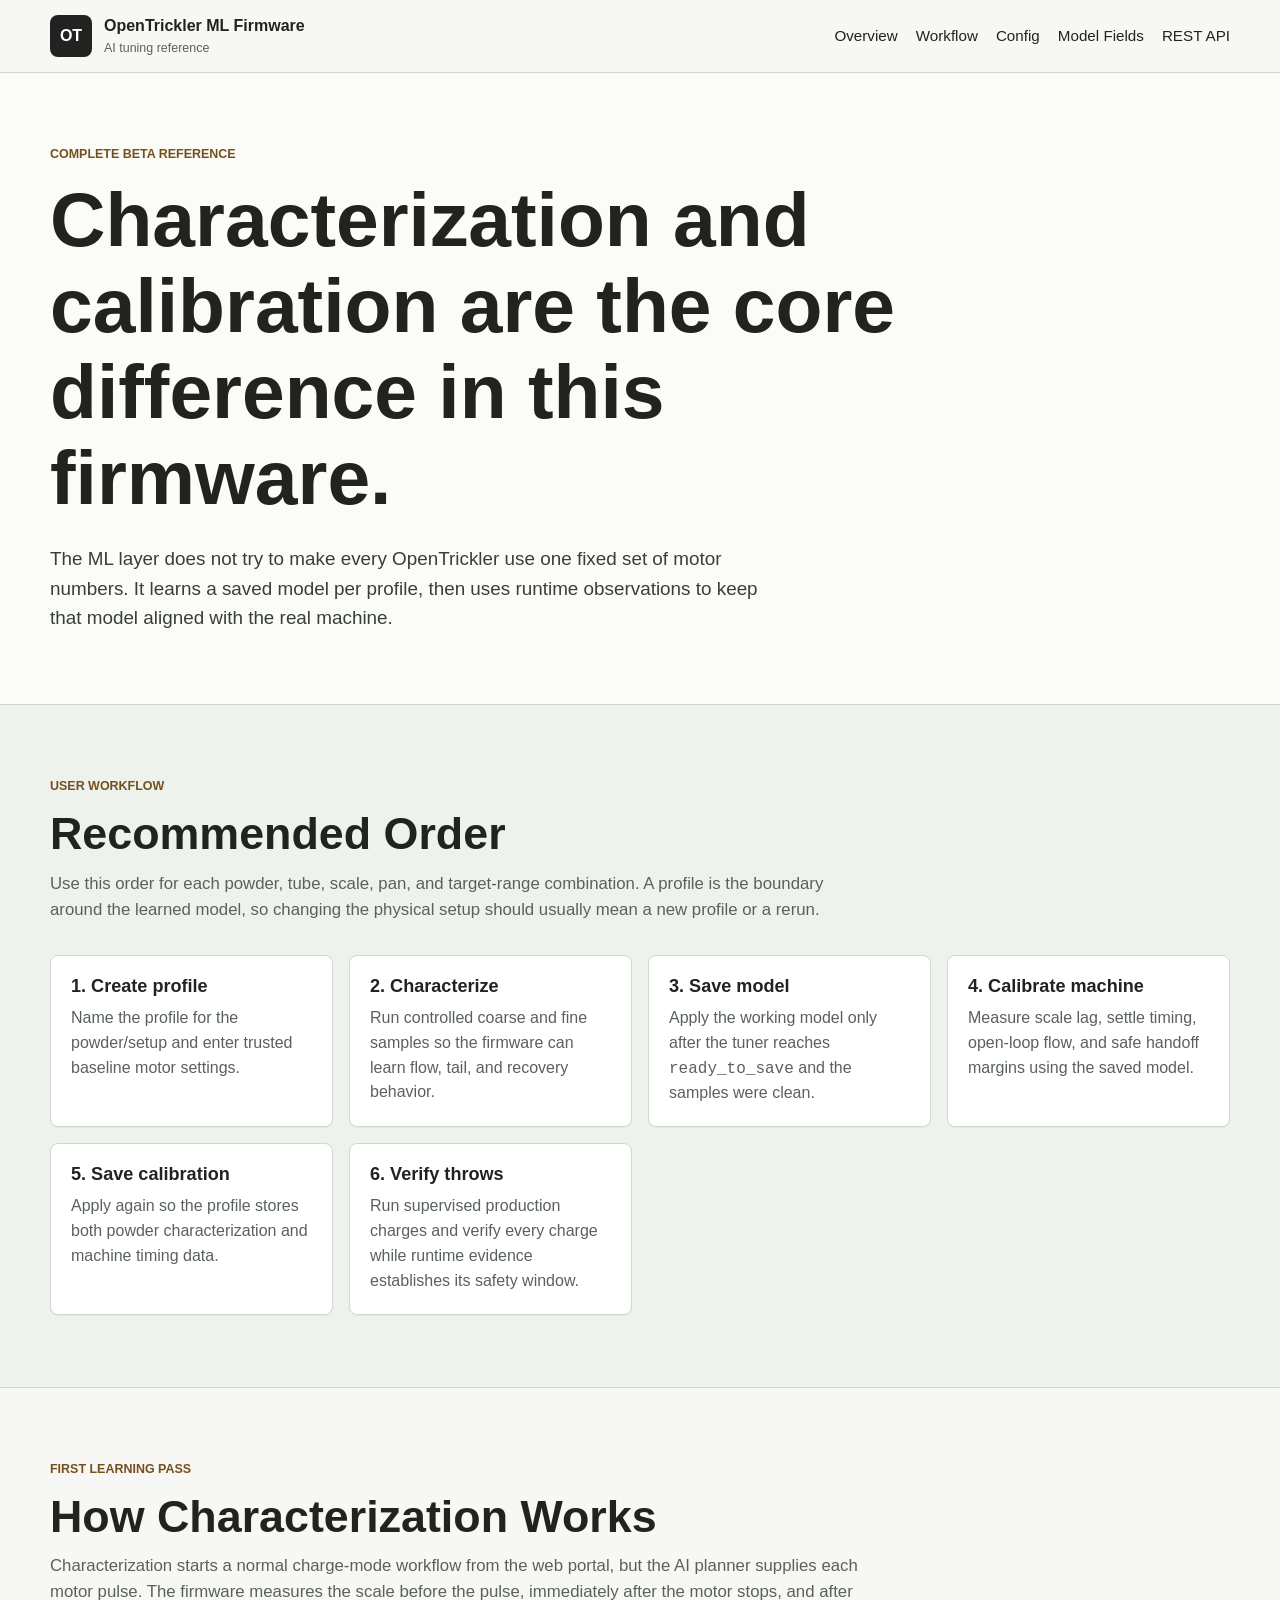
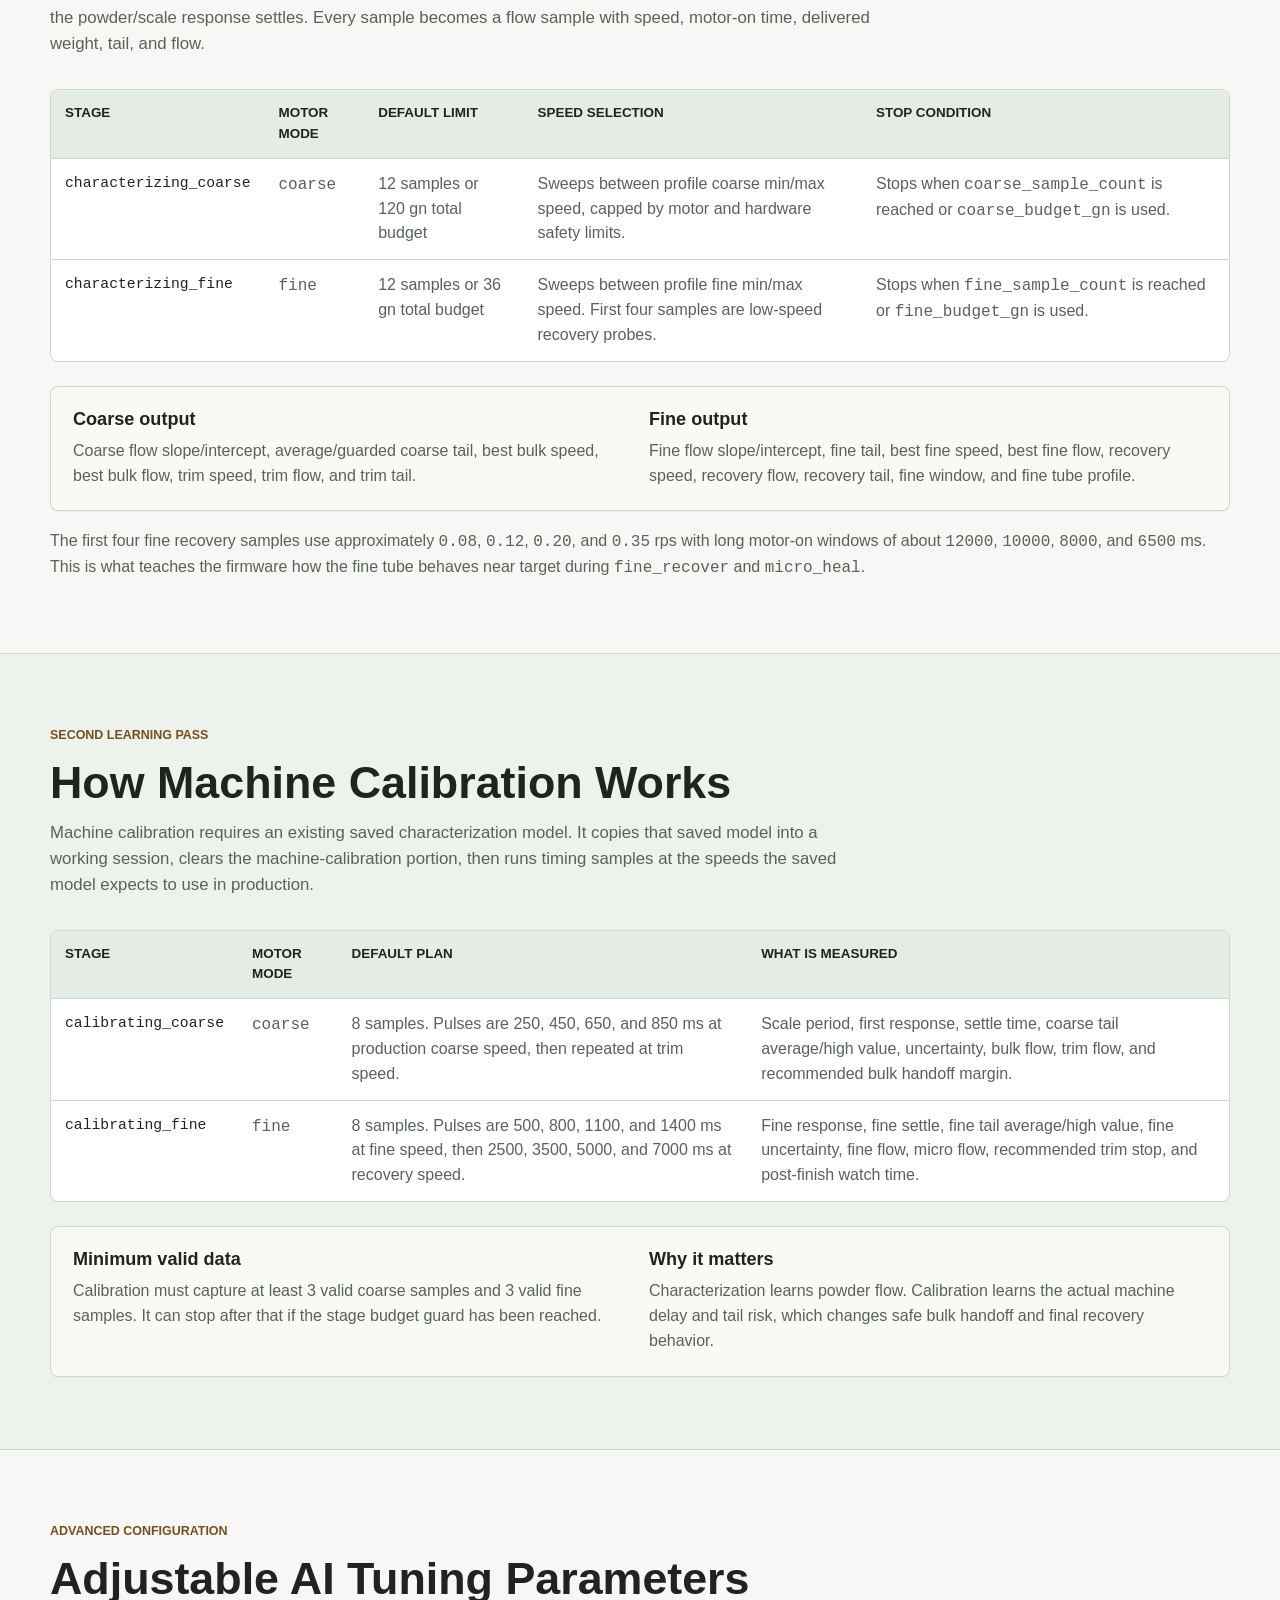
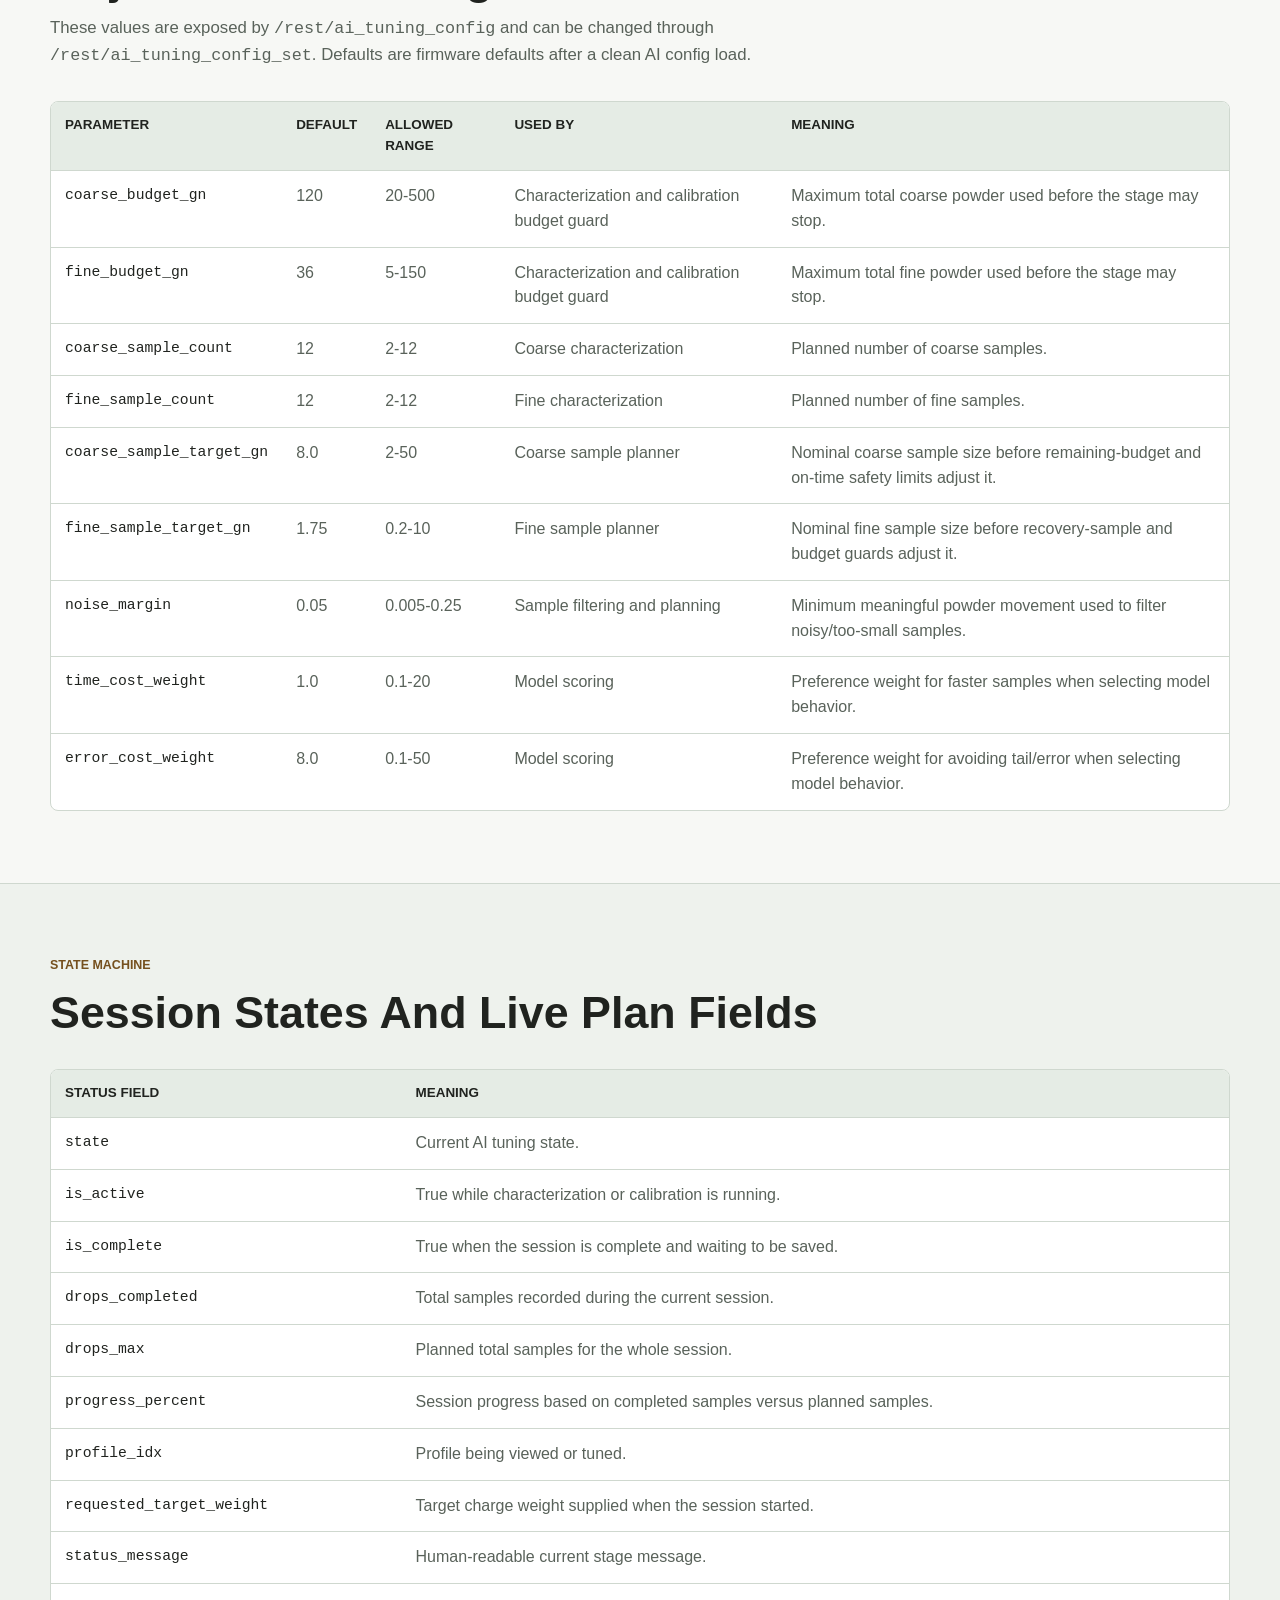
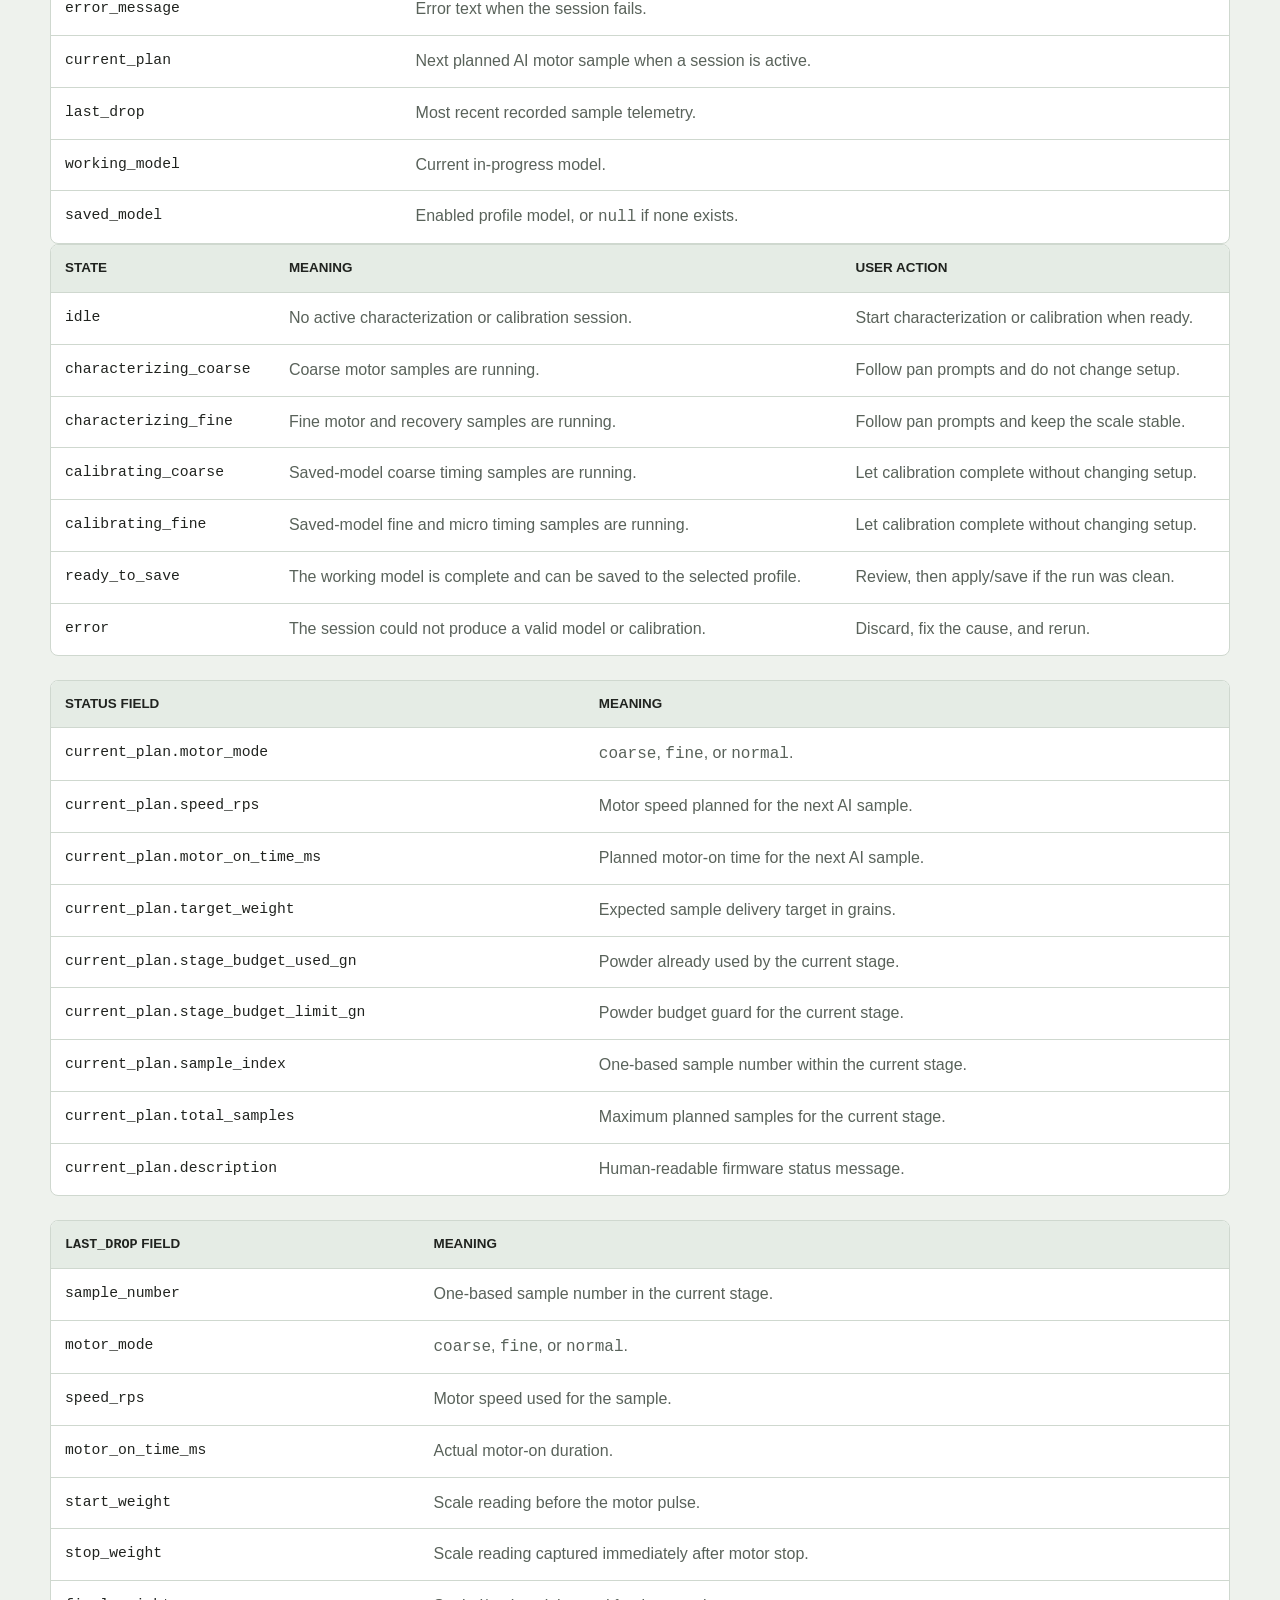
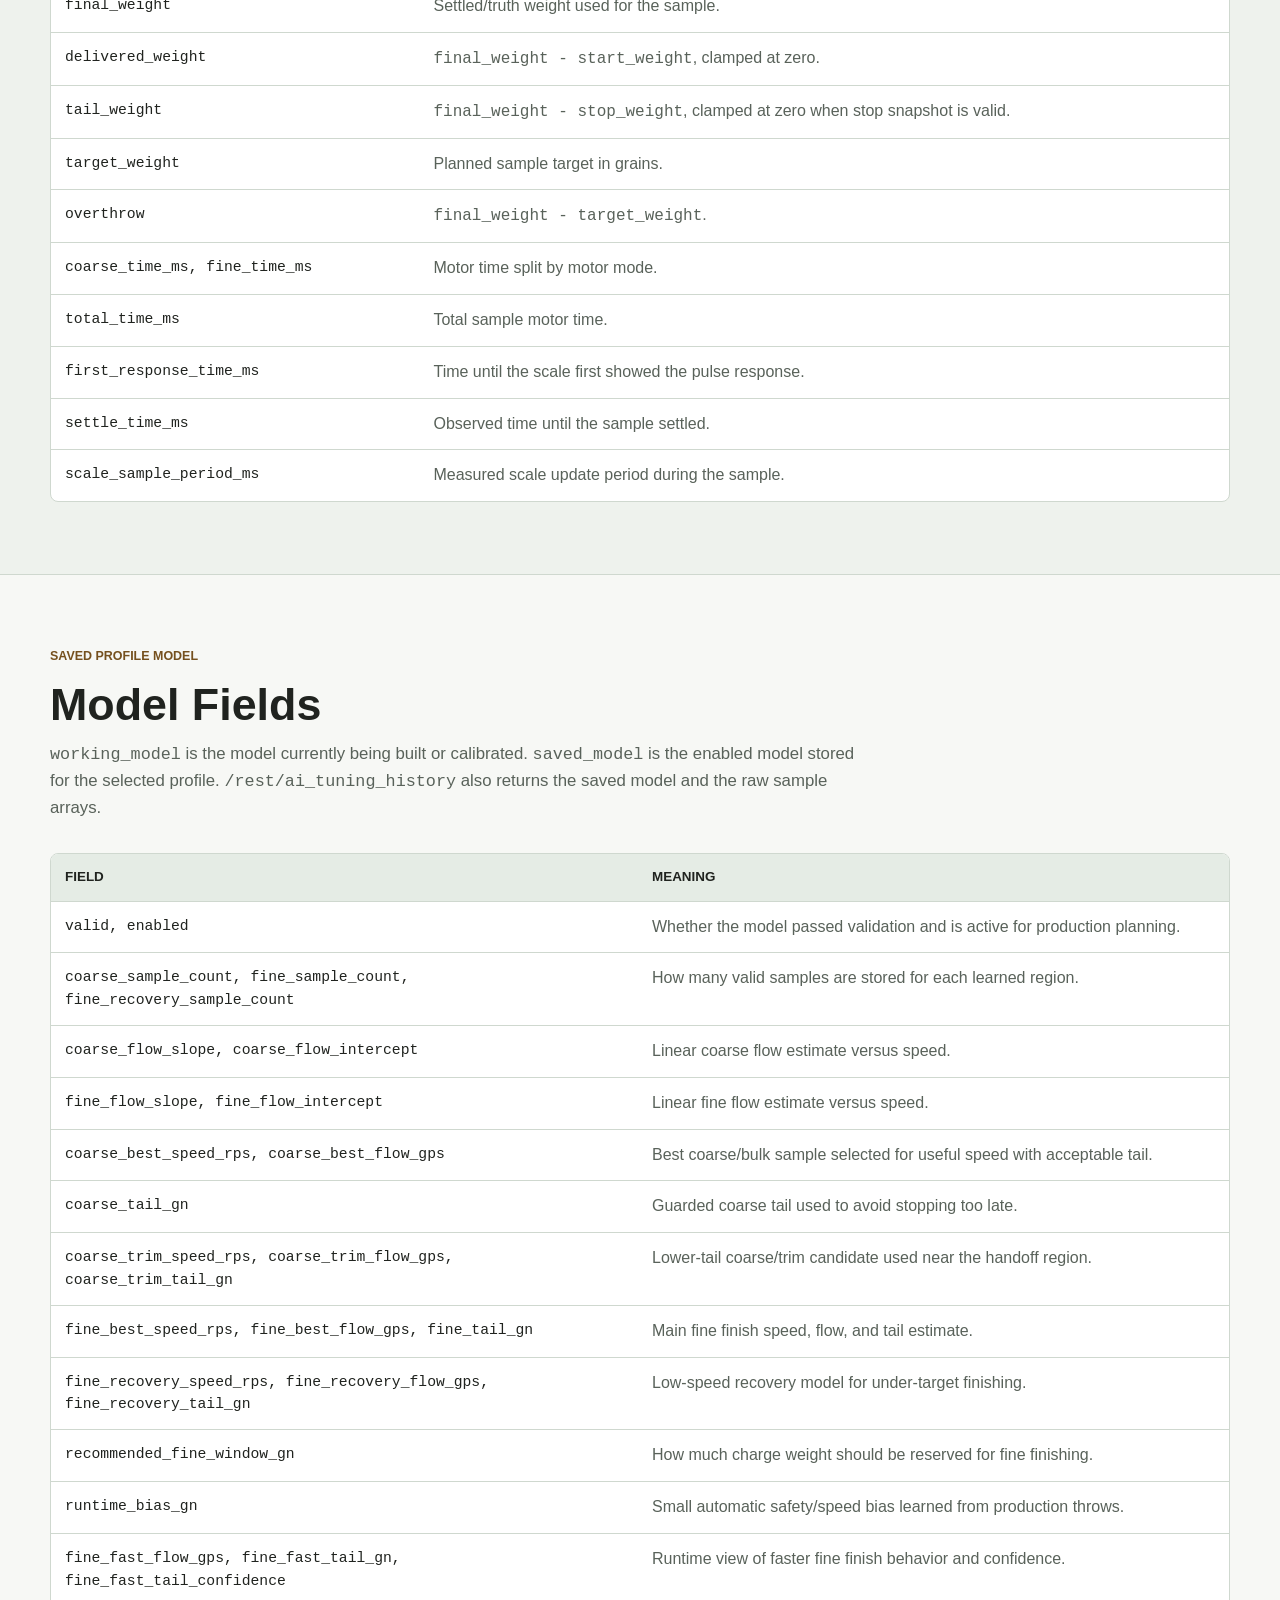
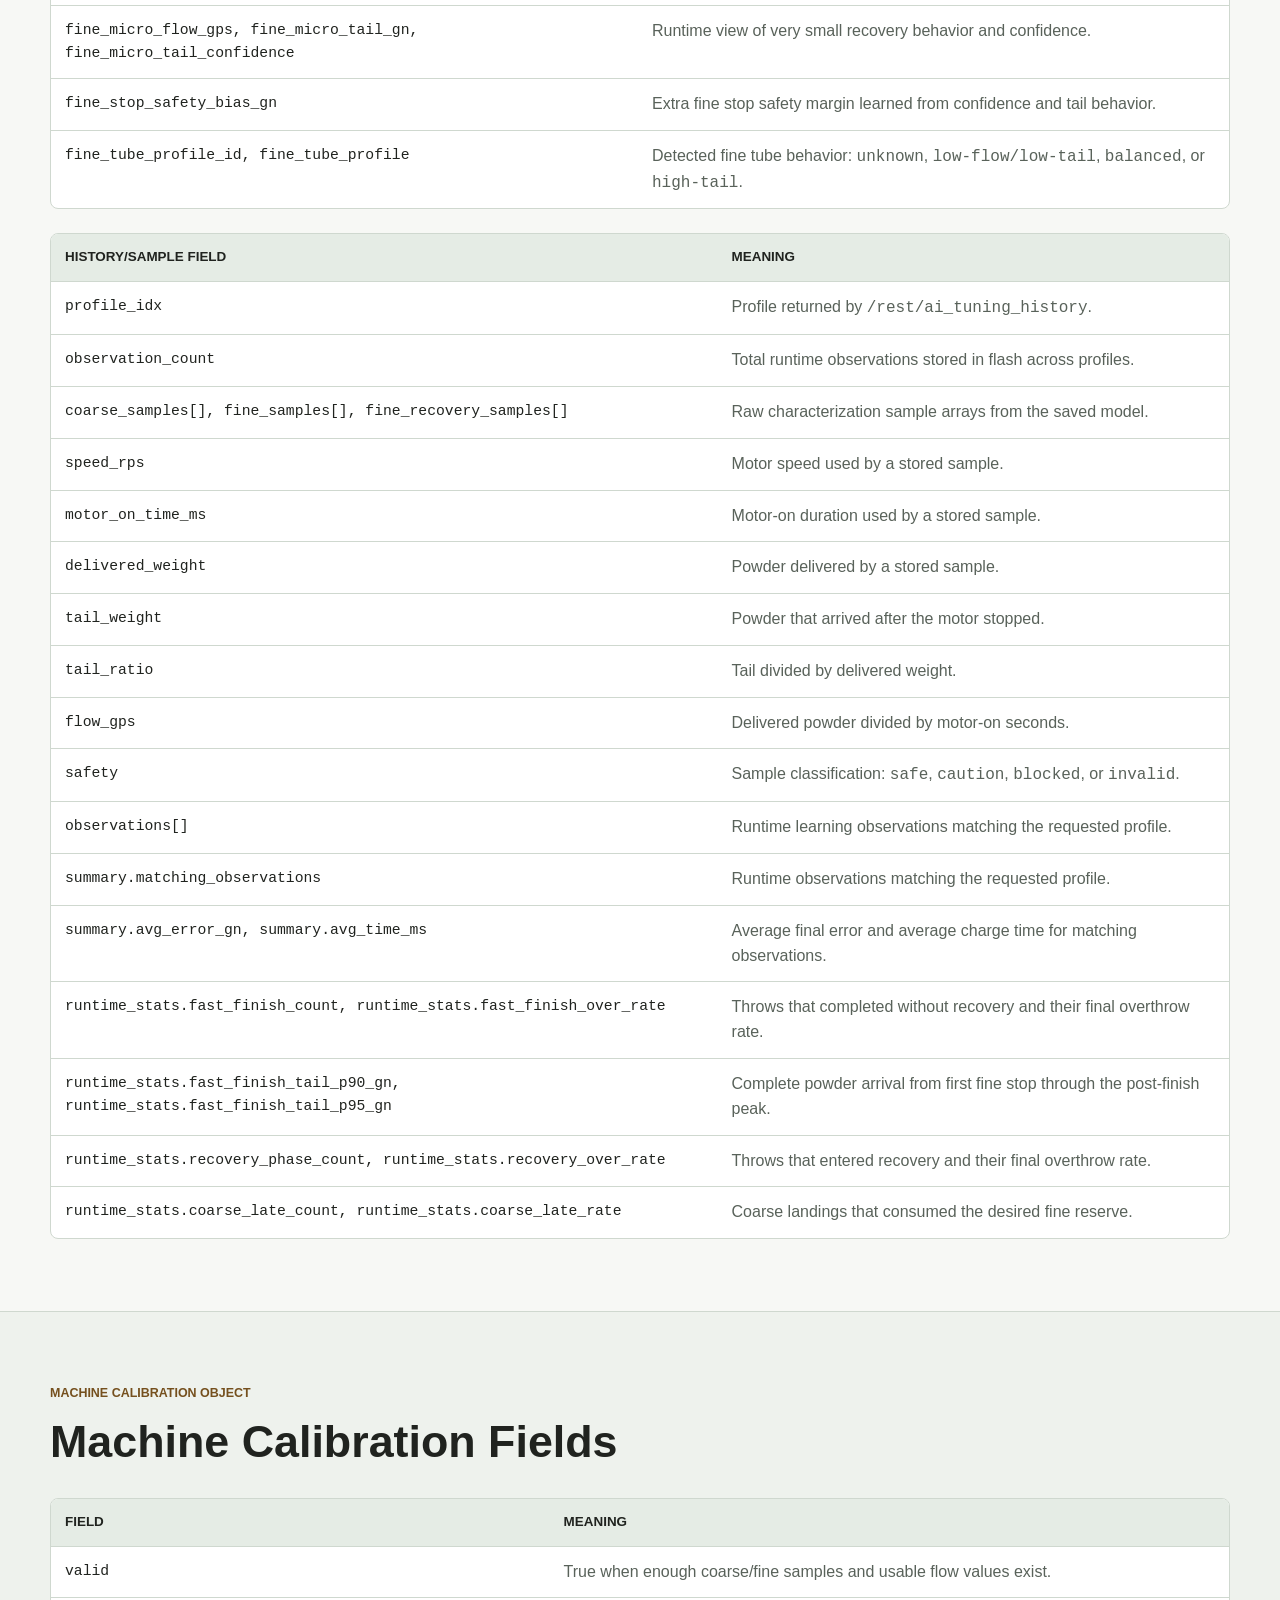
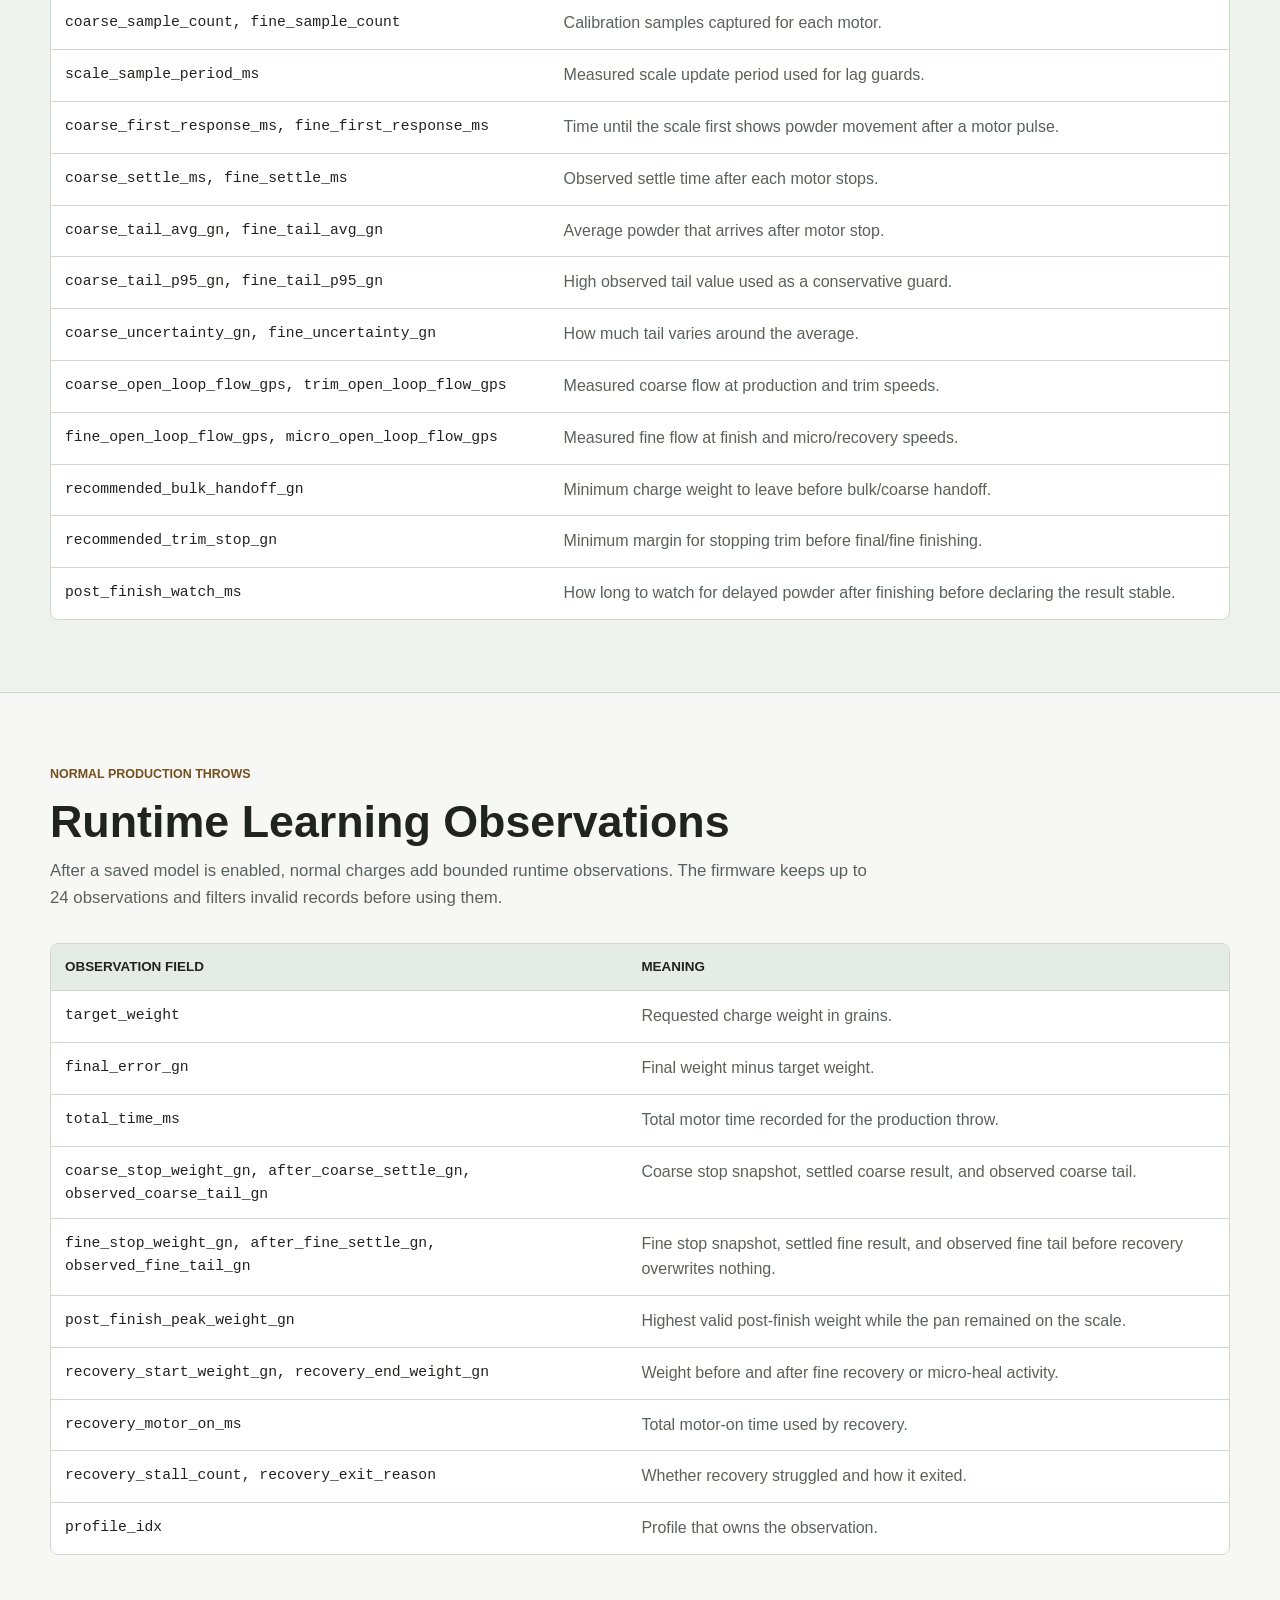
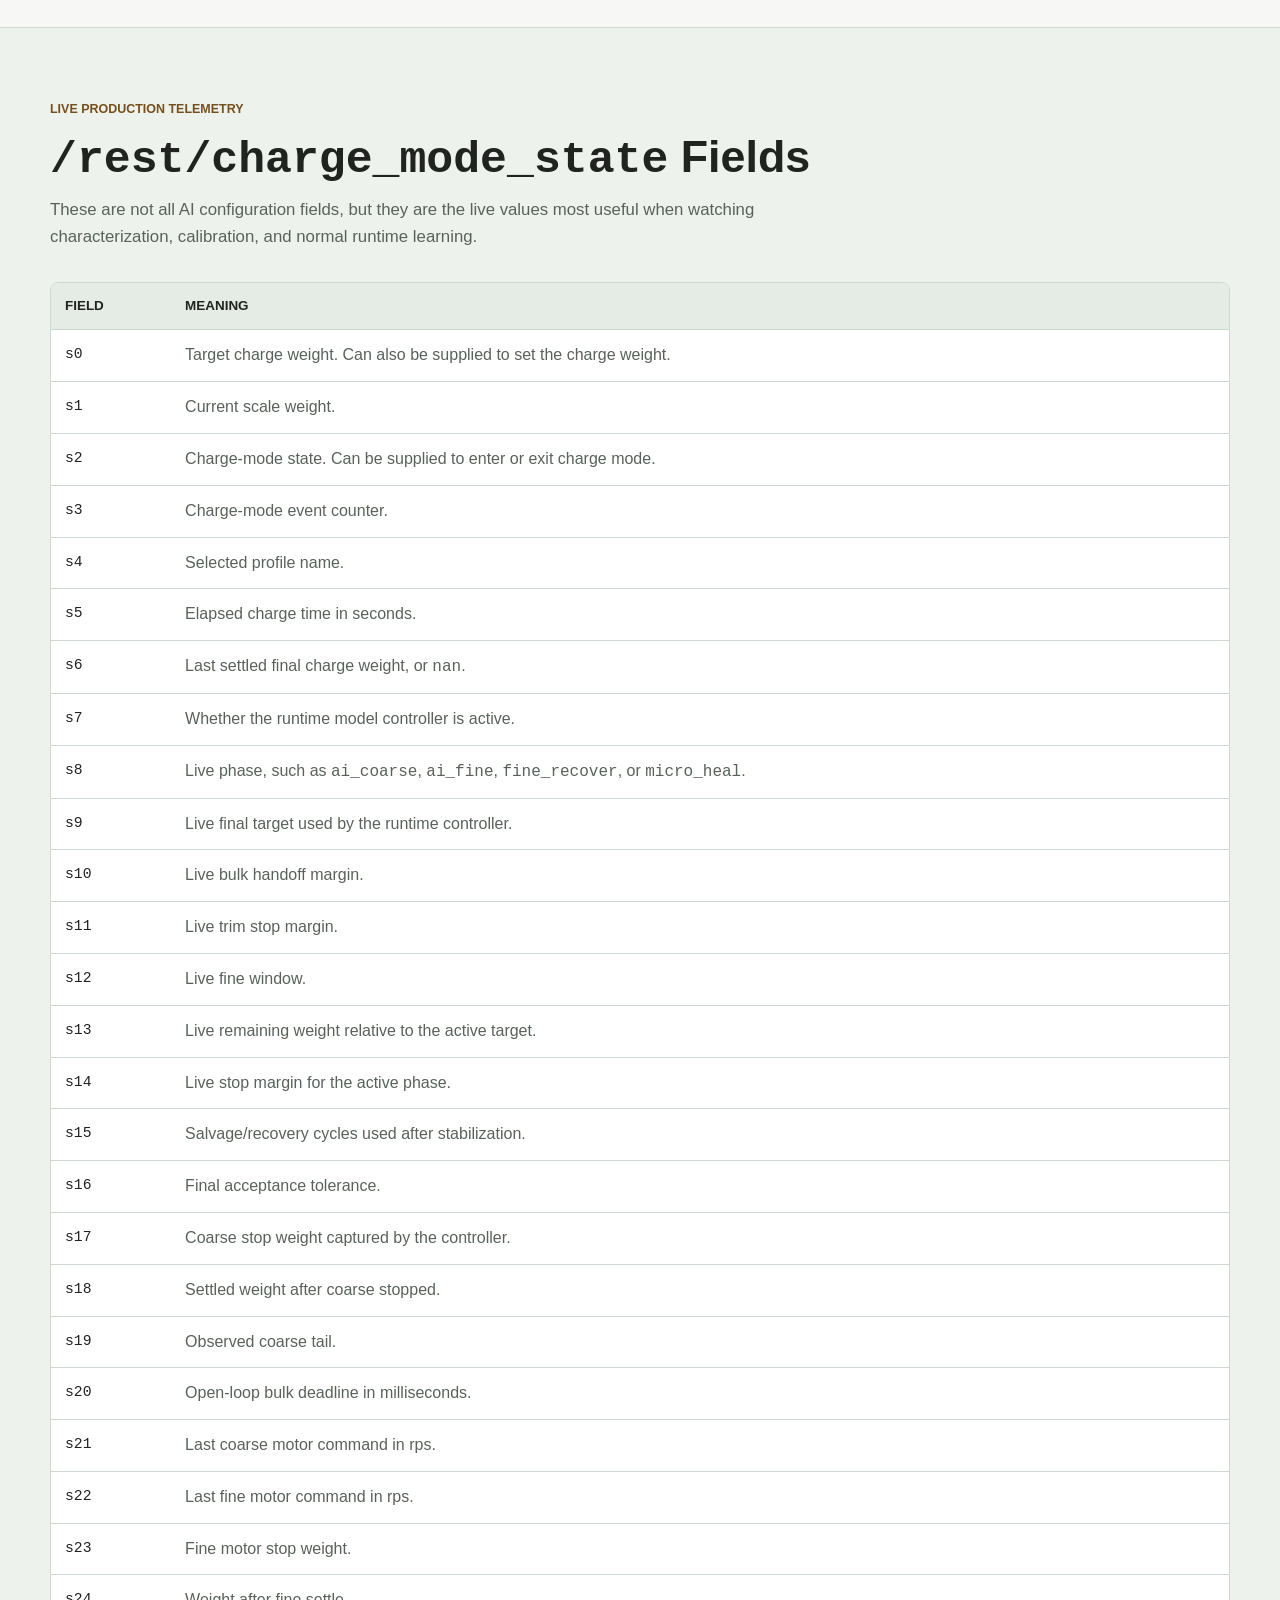
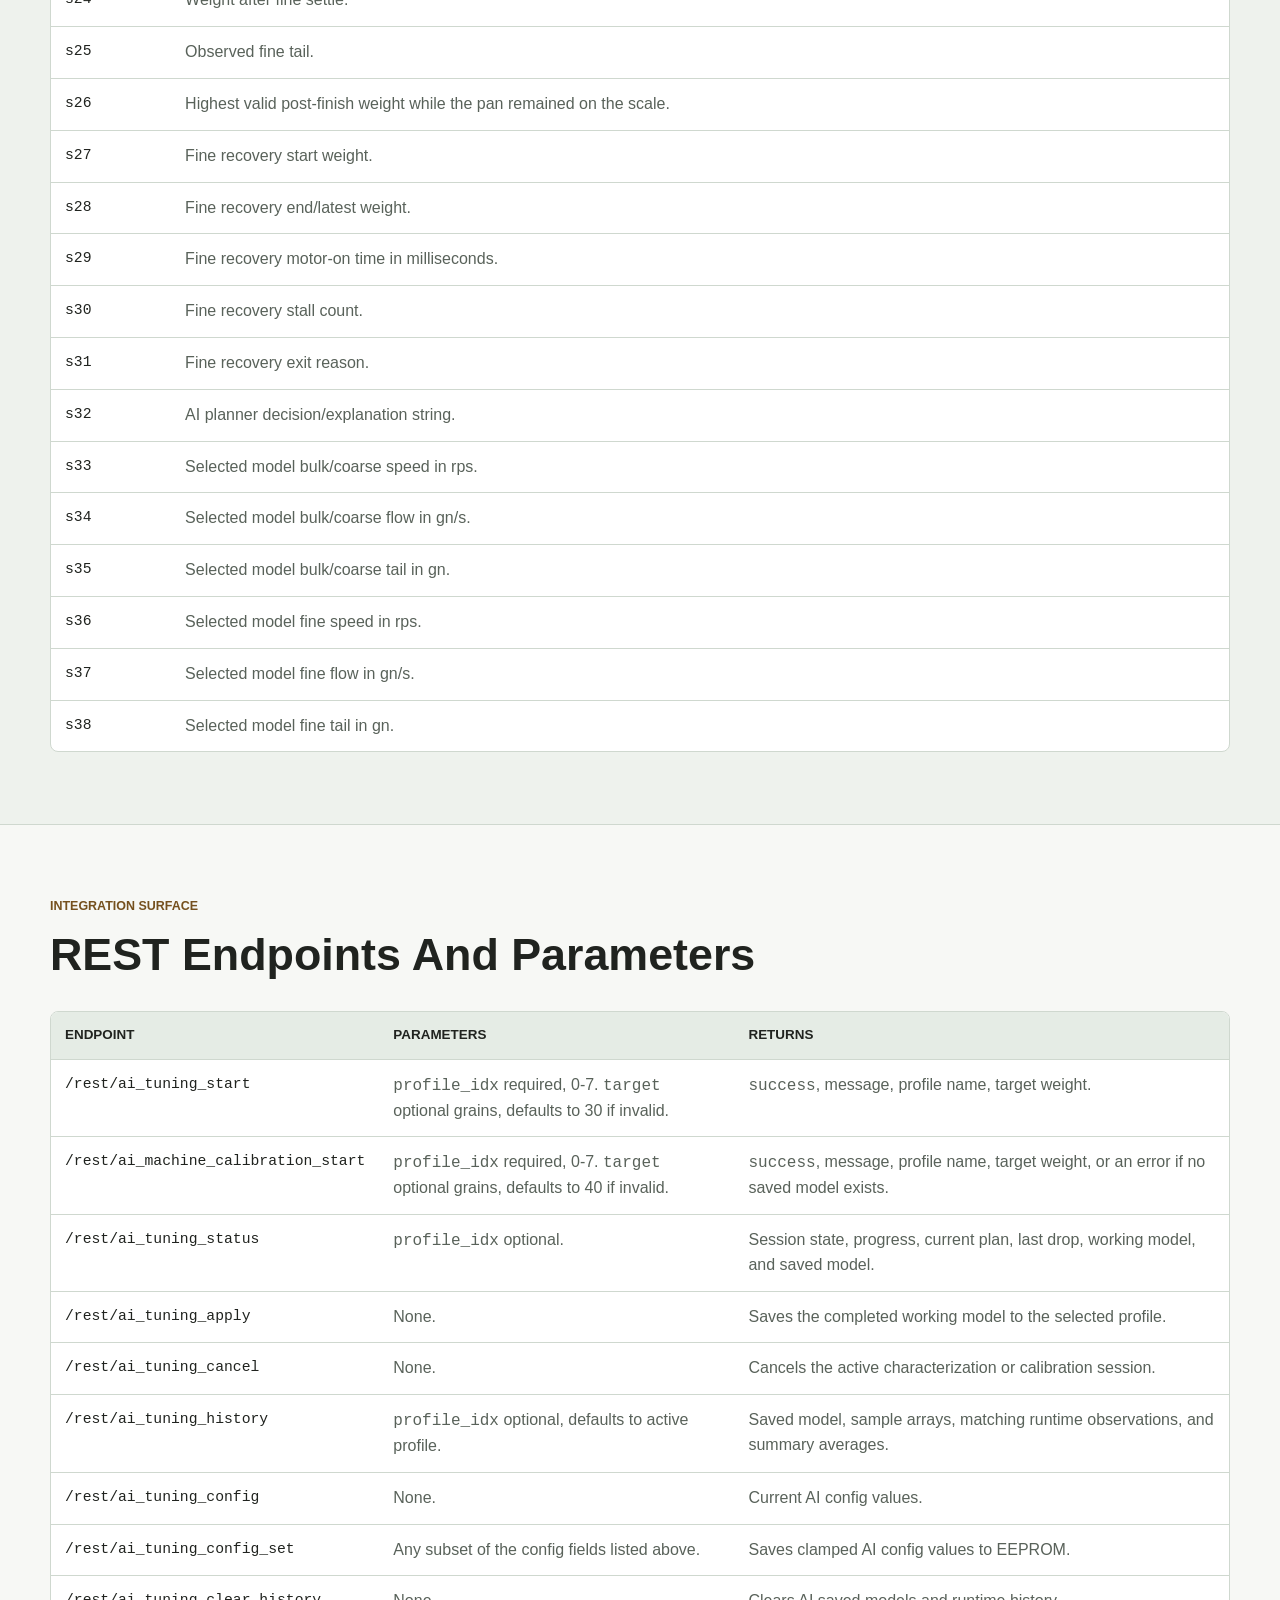
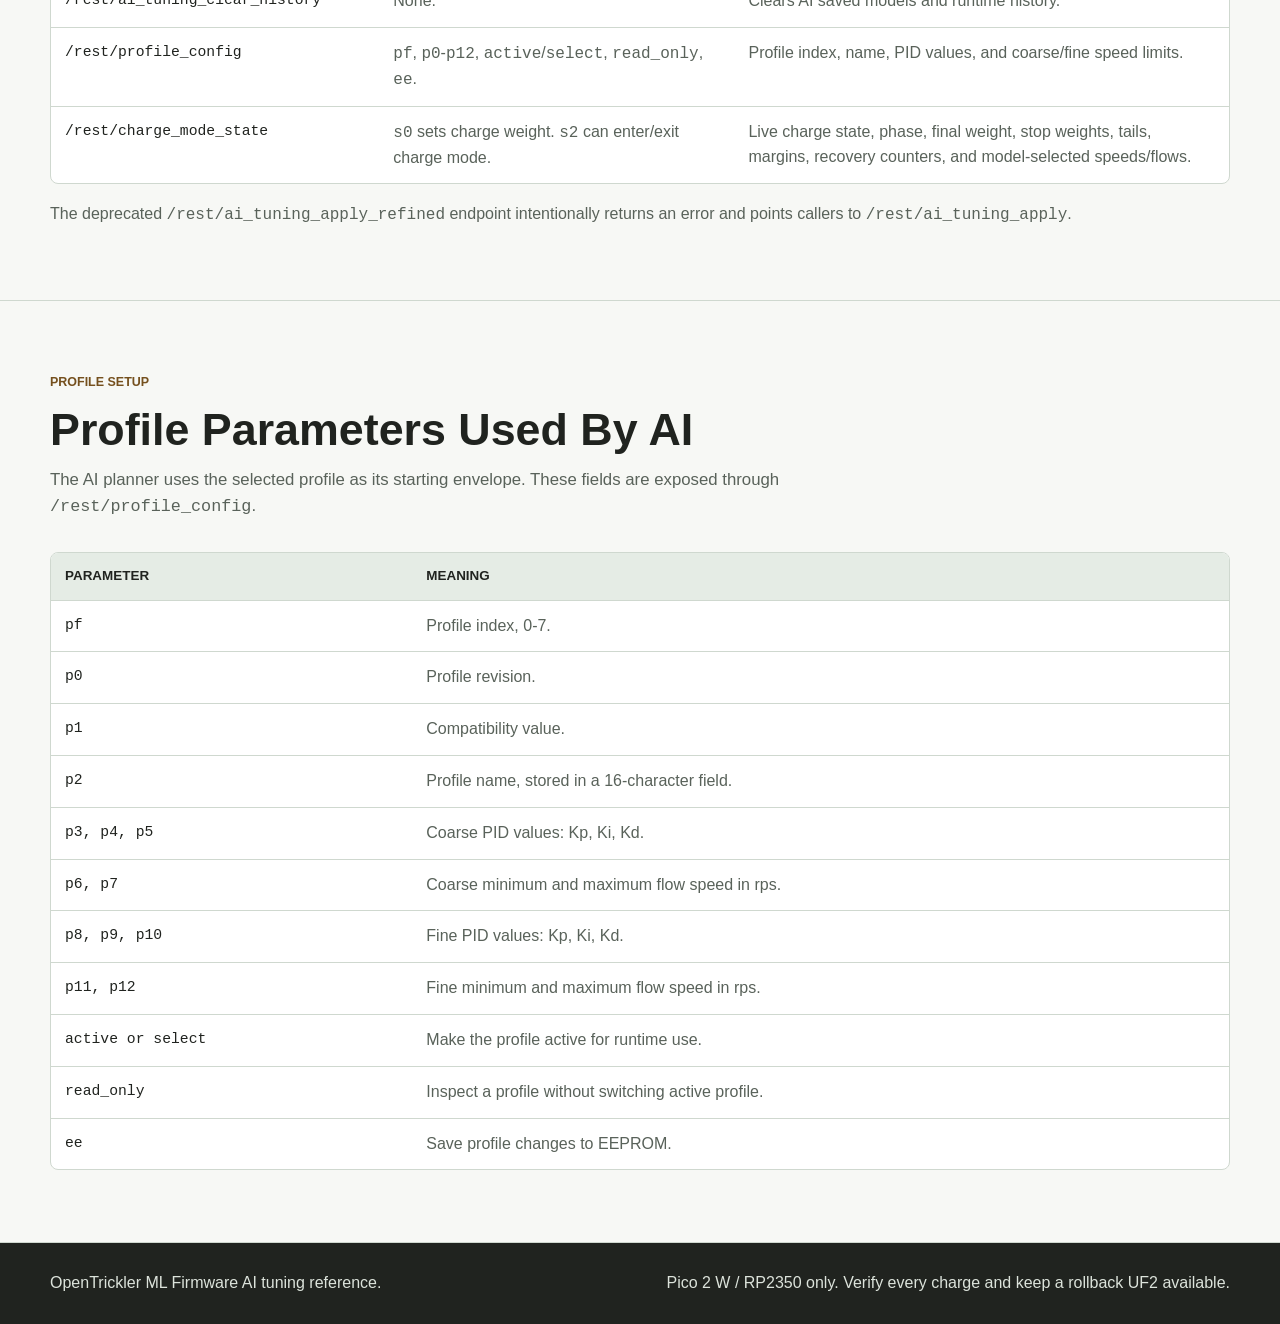
==== commit 1d7eec40: "Add automatic finish guards for beta10" ====
--- a/docs/ai-tuning-reference.html
+++ b/docs/ai-tuning-reference.html
@@ -72,7 +72,7 @@
           </article>
           <article>
             <h3>6. Verify throws</h3>
-            <p>Run supervised production charges, verify every charge, and use steering only after a repeatable pattern appears.</p>
+            <p>Run supervised production charges and verify every charge while runtime evidence establishes its safety window.</p>
           </article>
         </div>
       </div>
@@ -364,8 +364,6 @@
               <tr><td><code>fine_micro_flow_gps</code>, <code>fine_micro_tail_gn</code>, <code>fine_micro_tail_confidence</code></td><td>Runtime view of very small recovery behavior and confidence.</td></tr>
               <tr><td><code>fine_stop_safety_bias_gn</code></td><td>Extra fine stop safety margin learned from confidence and tail behavior.</td></tr>
               <tr><td><code>fine_tube_profile_id</code>, <code>fine_tube_profile</code></td><td>Detected fine tube behavior: <code>unknown</code>, <code>low-flow/low-tail</code>, <code>balanced</code>, or <code>high-tail</code>.</td></tr>
-              <tr><td><code>steering_bulk_bias_gn</code>, <code>steering_fine_bias_gn</code>, <code>steering_recovery_speed_scale</code></td><td>User steering offsets applied on top of the learned model.</td></tr>
-              <tr><td><code>steering_undo_available</code>, <code>steering_count</code></td><td>Whether one steering step can be undone and how many steering steps have been applied.</td></tr>
             </tbody>
           </table>
         </div>
@@ -391,6 +389,10 @@
               <tr><td><code>observations[]</code></td><td>Runtime learning observations matching the requested profile.</td></tr>
               <tr><td><code>summary.matching_observations</code></td><td>Runtime observations matching the requested profile.</td></tr>
               <tr><td><code>summary.avg_error_gn</code>, <code>summary.avg_time_ms</code></td><td>Average final error and average charge time for matching observations.</td></tr>
+              <tr><td><code>runtime_stats.fast_finish_count</code>, <code>runtime_stats.fast_finish_over_rate</code></td><td>Throws that completed without recovery and their final overthrow rate.</td></tr>
+              <tr><td><code>runtime_stats.fast_finish_tail_p90_gn</code>, <code>runtime_stats.fast_finish_tail_p95_gn</code></td><td>Complete powder arrival from first fine stop through the post-finish peak.</td></tr>
+              <tr><td><code>runtime_stats.recovery_phase_count</code>, <code>runtime_stats.recovery_over_rate</code></td><td>Throws that entered recovery and their final overthrow rate.</td></tr>
+              <tr><td><code>runtime_stats.coarse_late_count</code>, <code>runtime_stats.coarse_late_rate</code></td><td>Coarse landings that consumed the desired fine reserve.</td></tr>
             </tbody>
           </table>
         </div>
@@ -551,7 +553,6 @@
               <tr><td><code>/rest/ai_tuning_status</code></td><td><code>profile_idx</code> optional.</td><td>Session state, progress, current plan, last drop, working model, and saved model.</td></tr>
               <tr><td><code>/rest/ai_tuning_apply</code></td><td>None.</td><td>Saves the completed working model to the selected profile.</td></tr>
               <tr><td><code>/rest/ai_tuning_cancel</code></td><td>None.</td><td>Cancels the active characterization or calibration session.</td></tr>
-              <tr><td><code>/rest/ai_steering</code></td><td><code>profile_idx</code> optional, defaults to active profile. <code>action</code> required: <code>faster</code>, <code>safer</code>, <code>fine_finish_faster</code>, <code>bulk_closer</code>, or <code>undo_last</code>.</td><td>Updated saved model with steering fields.</td></tr>
               <tr><td><code>/rest/ai_tuning_history</code></td><td><code>profile_idx</code> optional, defaults to active profile.</td><td>Saved model, sample arrays, matching runtime observations, and summary averages.</td></tr>
               <tr><td><code>/rest/ai_tuning_config</code></td><td>None.</td><td>Current AI config values.</td></tr>
               <tr><td><code>/rest/ai_tuning_config_set</code></td><td>Any subset of the config fields listed above.</td><td>Saves clamped AI config values to EEPROM.</td></tr>
